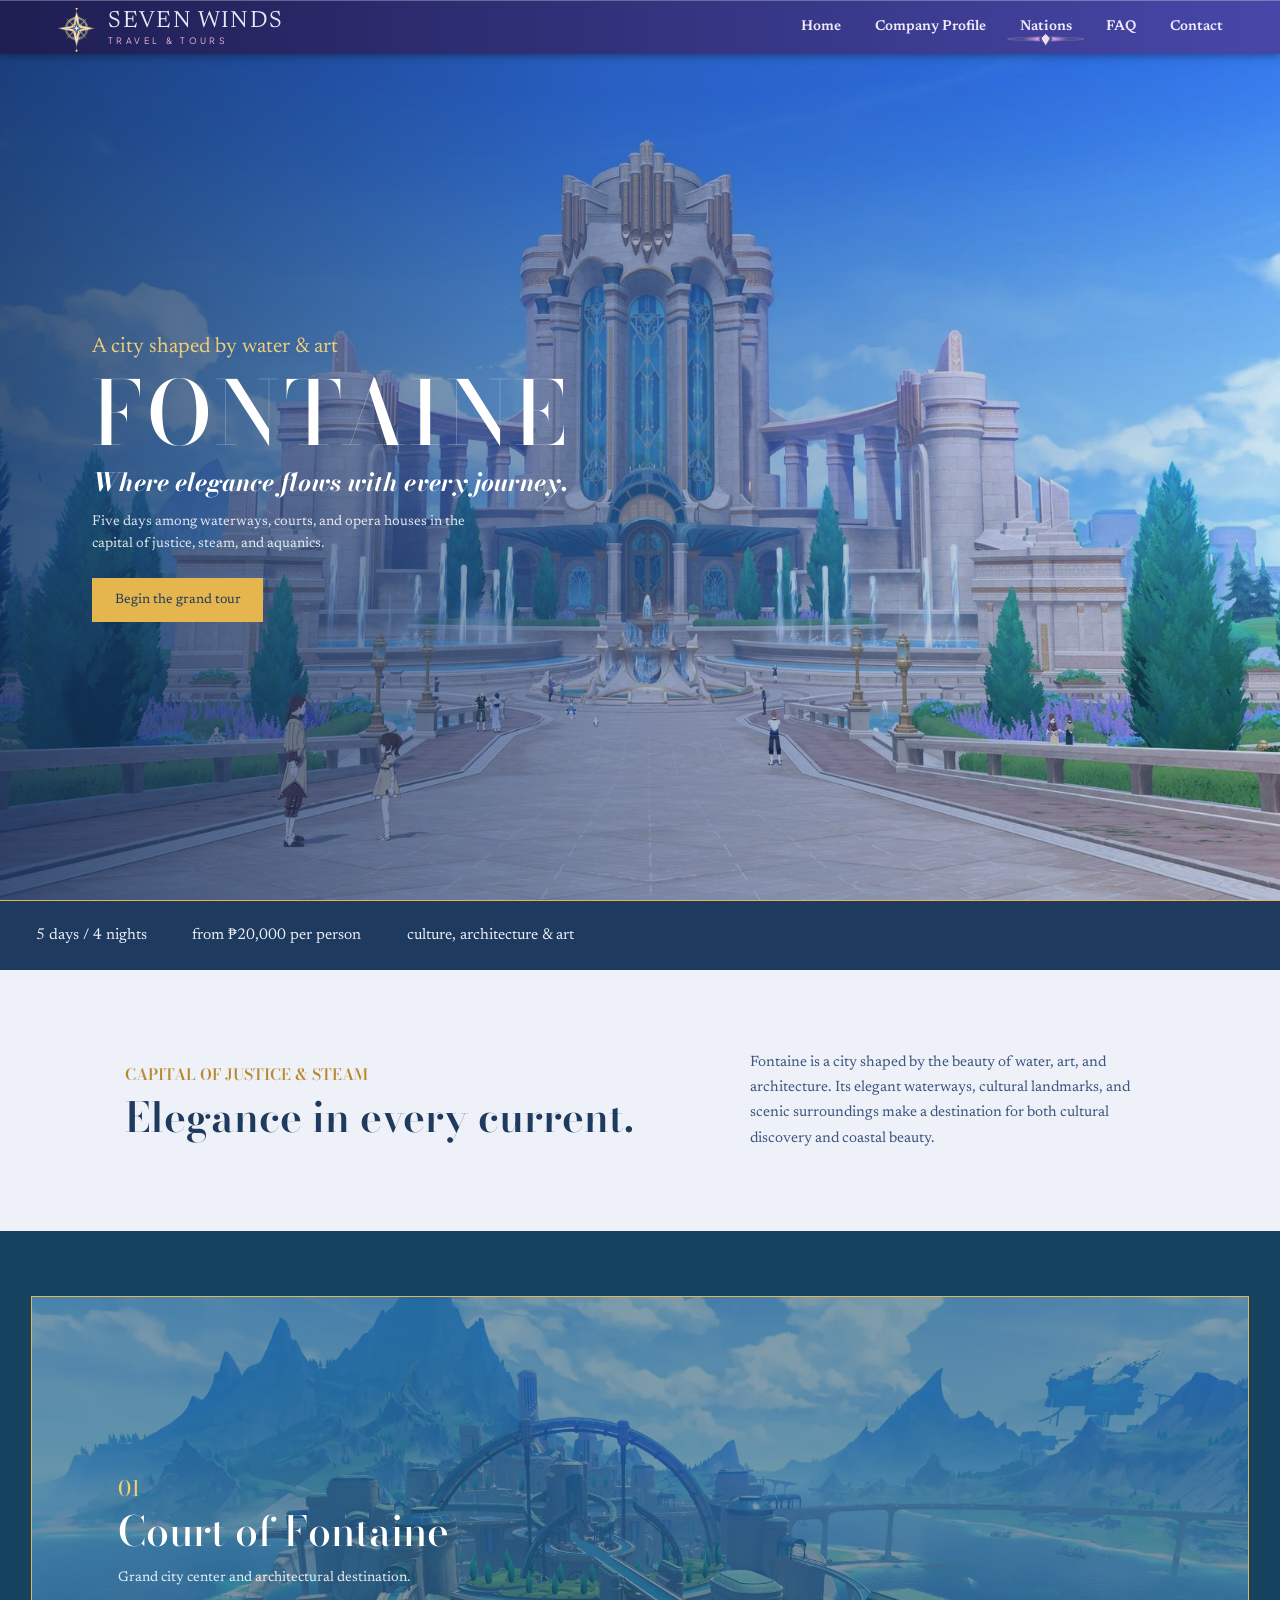
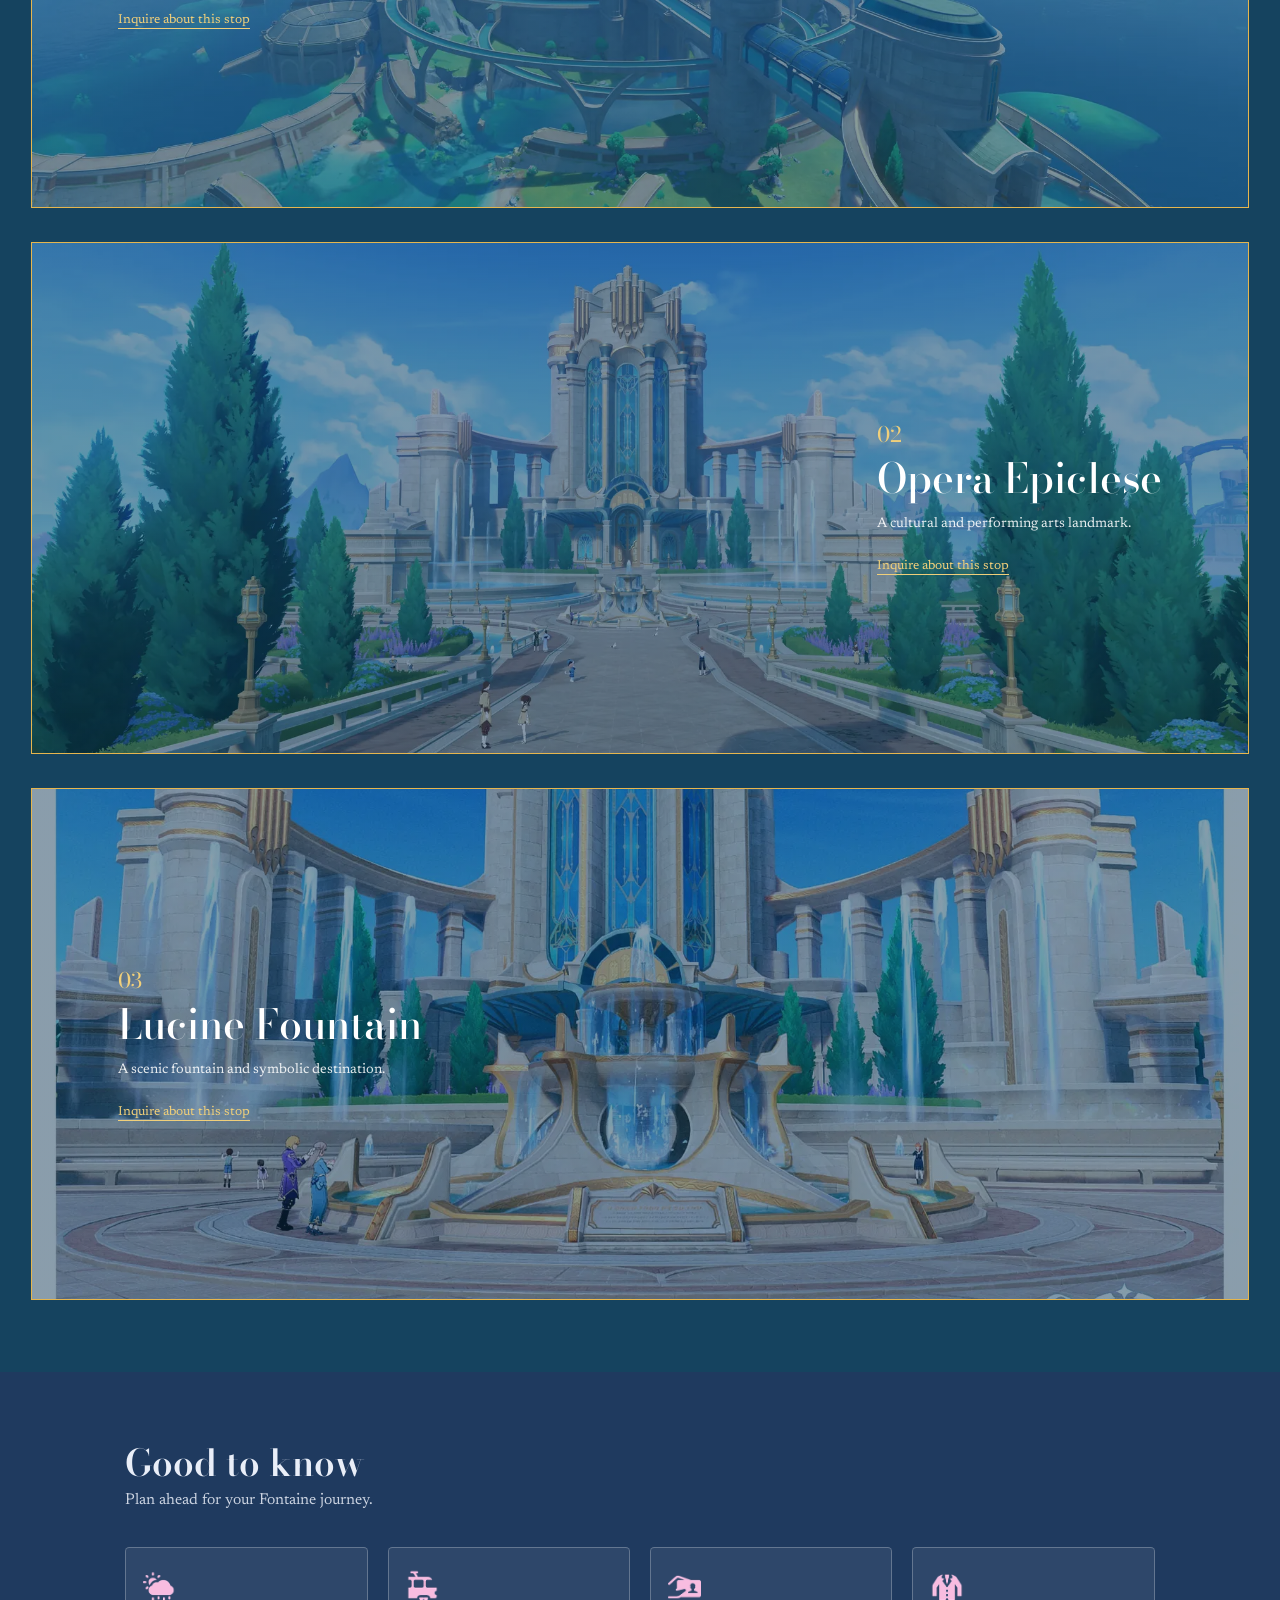
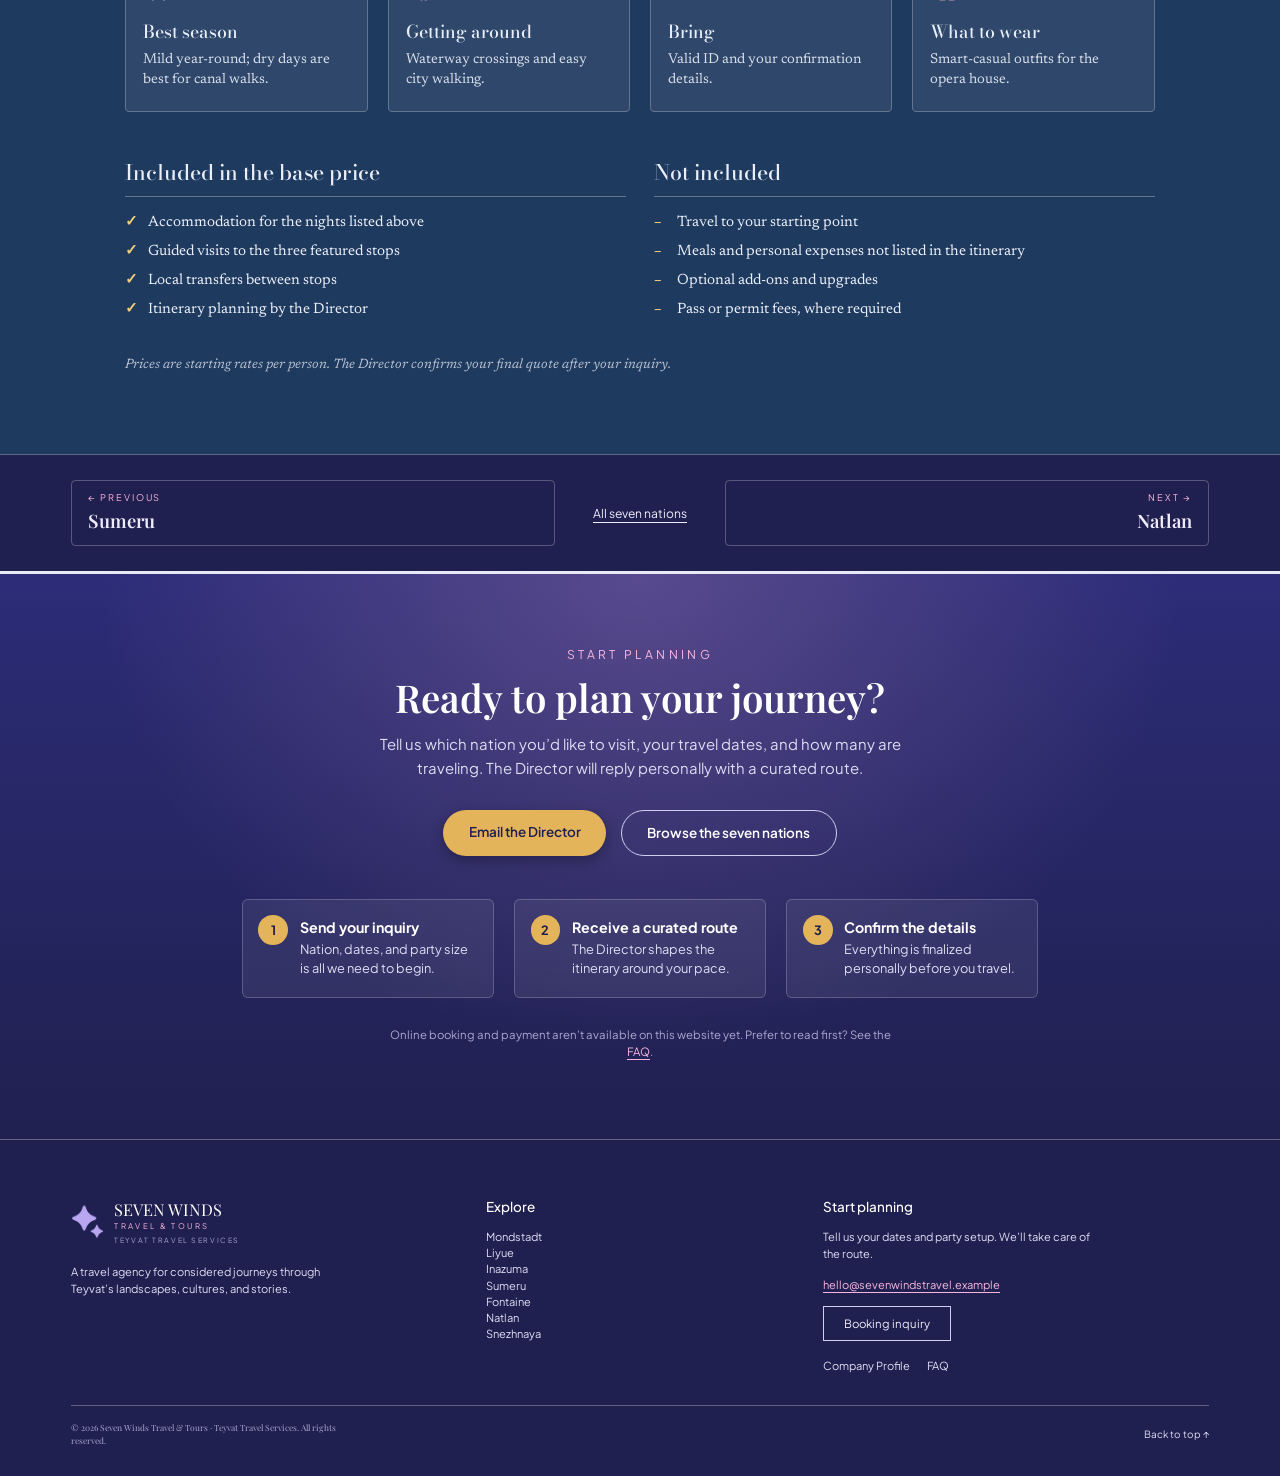
==== nations/fontaine.html @ 96b250f9 "Initial Commit" ====
<!DOCTYPE html>
<html lang="en">
<head>
  <meta charset="utf-8">
  <meta name="viewport" content="width=device-width, initial-scale=1">
  <title>Fontaine — Seven Winds Travel &amp; Tours | Teyvat Travel Services</title>
  <meta name="description" content="Five days among waterways, courts, and opera houses in the capital of justice, steam, and aquanics.">
  <link rel="icon" href="../assets/icons/logo.png">
  <link rel="preconnect" href="https://fonts.googleapis.com">
  <link rel="preconnect" href="https://fonts.gstatic.com" crossorigin>
  <link rel="stylesheet" href="https://fonts.googleapis.com/css2?family=Alegreya:ital,wght@0,400..800;1,400..800&family=Bodoni+Moda:wght@400..700&family=DM+Serif+Display&family=Newsreader:ital,opsz,wght@0,6..72,400..700;1,6..72,400..700&family=Playfair+Display+SC:wght@400;700&family=Playfair+Display:ital,wght@0,400..900;1,400..700&family=Plus+Jakarta+Sans:wght@400;500;600&display=swap">
  <link rel="stylesheet" href="../css/styles.css">
  <link rel="stylesheet" href="../css/nation-stops.css">
  <link rel="stylesheet" href="../css/themes/fontaine.css">
  <link rel="stylesheet" href="../css/extras.css">
  <meta name="theme-color" content="#202050">
</head>
<body class="stops fontaine">

<a class="skip-link" href="#main">Skip to content</a>
<header class="site-header">
  <a class="brand" href="../index.html"><img src="../assets/icons/logo.png" alt=""><span class="brand-text"><span class="brand-name">Seven Winds</span><span class="brand-sub">Travel &amp; Tours</span><span class="brand-tag">Teyvat Travel Services</span></span></a>
  <nav class="nav" aria-label="Main">
    <a href="../index.html">Home</a>
    <a href="../index.html#about">Company Profile</a>
    <div class="has-menu"><a href="../index.html#nations" aria-current="page">Nations</a><ul class="menu"><li><a href="mondstadt.html">Mondstadt</a></li><li><a href="liyue.html">Liyue</a></li><li><a href="inazuma.html">Inazuma</a></li><li><a href="sumeru.html">Sumeru</a></li><li><a href="fontaine.html" aria-current="page">Fontaine</a></li><li><a href="natlan.html">Natlan</a></li><li><a href="snezhnaya.html">Snezhnaya</a></li></ul></div>
    <a href="../index.html#faq">FAQ</a>
    <a href="#contact">Contact</a>
  </nav>
</header>

<main id="main">
  <section class="st-hero">
    <div class="copy">
      <p class="st-eyebrow">A city shaped by water &amp; art</p>
      <h1>Fontaine</h1>
      <p class="st-tag">Where elegance flows with every journey.</p>
      <p class="st-desc">Five days among waterways, courts, and opera houses in the capital of justice, steam, and aquanics.</p>
      <a class="st-btn" href="mailto:hello@sevenwindstravel.example?subject=Inquiry%3A%20Fontaine%20tour%20package&amp;body=Hello%20Seven%20Winds%20Travel%20%26%20Tours%2C%0A%0AI%27d%20like%20to%20inquire%20about%20the%20Fontaine%20package%20%285%20days%20/%204%20nights%29.%0A%0APreferred%20travel%20dates%3A%0ANumber%20of%20travelers%3A%0AQuestions%3A%0A">Begin the grand tour</a>
    </div>
  </section>

  <div class="st-stats"><span>5 days / 4 nights</span><span>from ₱20,000 per person</span><span>culture, architecture &amp; art</span></div>

  <section class="st-intro">
    <div><p class="eyebrow">Capital of justice &amp; steam</p><h2>Elegance in every current.</h2></div>
    <p>Fontaine is a city shaped by the beauty of water, art, and architecture. Its elegant waterways, cultural landmarks, and scenic surroundings make a destination for both cultural discovery and coastal beauty.</p>
  </section>

  <section class="st-stops">
    <article class="stop" style="--img:url(../assets/img/fontaine/court-of-fontaine.webp)">
      <div class="copy"><span class="n">01</span><h3>Court of Fontaine</h3><p>Grand city center and architectural destination.</p><a href="mailto:hello@sevenwindstravel.example?subject=Inquiry%3A%20Fontaine%20%E2%80%94%20Court%20of%20Fontaine&amp;body=Hello%20Seven%20Winds%20Travel%20%26%20Tours%2C%0A%0AI%27m%20interested%20in%20Court%20of%20Fontaine%20as%20part%20of%20the%20Fontaine%20package.%0A%0APreferred%20travel%20dates%3A%0ANumber%20of%20travelers%3A%0AQuestions%3A%0A">Inquire about this stop</a></div>
    </article>
    <article class="stop right" style="--img:url(../assets/img/fontaine/opera-epiclese.webp)">
      <div class="copy"><span class="n">02</span><h3>Opera Epiclese</h3><p>A cultural and performing arts landmark.</p><a href="mailto:hello@sevenwindstravel.example?subject=Inquiry%3A%20Fontaine%20%E2%80%94%20Opera%20Epiclese&amp;body=Hello%20Seven%20Winds%20Travel%20%26%20Tours%2C%0A%0AI%27m%20interested%20in%20Opera%20Epiclese%20as%20part%20of%20the%20Fontaine%20package.%0A%0APreferred%20travel%20dates%3A%0ANumber%20of%20travelers%3A%0AQuestions%3A%0A">Inquire about this stop</a></div>
    </article>
    <article class="stop" style="--img:url(../assets/img/fontaine/lucine-fountain.webp)">
      <div class="copy"><span class="n">03</span><h3>Lucine Fountain</h3><p>A scenic fountain and symbolic destination.</p><a href="mailto:hello@sevenwindstravel.example?subject=Inquiry%3A%20Fontaine%20%E2%80%94%20Lucine%20Fountain&amp;body=Hello%20Seven%20Winds%20Travel%20%26%20Tours%2C%0A%0AI%27m%20interested%20in%20Lucine%20Fountain%20as%20part%20of%20the%20Fontaine%20package.%0A%0APreferred%20travel%20dates%3A%0ANumber%20of%20travelers%3A%0AQuestions%3A%0A">Inquire about this stop</a></div>
    </article>
  </section>

  <section class="st-info">
    <h2>Good to know</h2>
    <p class="st-sub">Plan ahead for your Fontaine journey.</p>
    <ul class="st-tips">
      <li><img src="../assets/icons/season.png" alt=""><h3>Best season</h3><p>Mild year-round; dry days are best for canal walks.</p></li>
      <li><img src="../assets/icons/transport.png" alt=""><h3>Getting around</h3><p>Waterway crossings and easy city walking.</p></li>
      <li><img src="../assets/icons/bring.png" alt=""><h3>Bring</h3><p>Valid ID and your confirmation details.</p></li>
      <li><img src="../assets/icons/attire.png" alt=""><h3>What to wear</h3><p>Smart-casual outfits for the opera house.</p></li>
    </ul>
    <div class="st-incl">
      <div>
        <h3>Included in the base price</h3>
        <ul>
          <li>Accommodation for the nights listed above</li>
          <li>Guided visits to the three featured stops</li>
          <li>Local transfers between stops</li>
          <li>Itinerary planning by the Director</li>
        </ul>
      </div>
      <div class="no">
        <h3>Not included</h3>
        <ul>
          <li>Travel to your starting point</li>
          <li>Meals and personal expenses not listed in the itinerary</li>
          <li>Optional add-ons and upgrades</li>
          <li>Pass or permit fees, where required</li>
        </ul>
      </div>
    </div>
    <p class="st-fine">Prices are starting rates per person. The Director confirms your final quote after your inquiry.</p>
  </section>

  <nav class="st-more" aria-label="More nations">
    <a class="prev" href="sumeru.html"><small>← Previous</small><strong>Sumeru</strong></a>
    <a class="all" href="../index.html#nations">All seven nations</a>
    <a class="next" href="natlan.html"><small>Next →</small><strong>Natlan</strong></a>
  </nav>
</main>

<section class="cta-band" id="contact">
    <p class="cta-kicker">Start planning</p>
    <h2>Ready to plan your journey?</h2>
    <p class="cta-lead">Tell us which nation you’d like to visit, your travel dates, and how many are traveling. The Director will reply personally with a curated route.</p>
    <div class="cta-actions">
      <a class="btn-gold" href="mailto:hello@sevenwindstravel.example?subject=Travel%20inquiry%20%E2%80%94%20Seven%20Winds%20Travel%20%26%20Tours&amp;body=Hello%20Seven%20Winds%20Travel%20%26%20Tours%2C%0A%0AI%27d%20like%20to%20plan%20a%20trip.%0A%0ANation%28s%29%20of%20interest%3A%0APreferred%20travel%20dates%3A%0ANumber%20of%20travelers%3A%0AQuestions%3A%0A">Email the Director</a>
      <a class="btn-ghost" href="../index.html#nations">Browse the seven nations</a>
    </div>
    <ol class="cta-steps">
      <li><b>Send your inquiry</b>Nation, dates, and party size is all we need to begin.</li>
      <li><b>Receive a curated route</b>The Director shapes the itinerary around your pace.</li>
      <li><b>Confirm the details</b>Everything is finalized personally before you travel.</li>
    </ol>
    <p class="cta-note">Online booking and payment aren’t available on this website yet. Prefer to read first? See the <a href="../index.html#faq">FAQ</a>.</p>
  </section>

<footer class="site-footer">
  <div class="foot-grid">
    <div>
      <div class="foot-brand"><img src="../assets/icons/sparkle-lavender.png" alt=""><span>Seven Winds<span class="brand-sub">Travel &amp; Tours</span><span class="brand-tag">Teyvat Travel Services</span></span></div>
      <p>A travel agency for considered journeys through Teyvat’s landscapes, cultures, and stories.</p>
    </div>
    <div><h4>Explore</h4><ul><li><a href="mondstadt.html">Mondstadt</a></li><li><a href="liyue.html">Liyue</a></li><li><a href="inazuma.html">Inazuma</a></li><li><a href="sumeru.html">Sumeru</a></li><li><a href="fontaine.html">Fontaine</a></li><li><a href="natlan.html">Natlan</a></li><li><a href="snezhnaya.html">Snezhnaya</a></li></ul></div>
    <div>
      <h4>Start planning</h4>
      <p>Tell us your dates and party setup. We’ll take care of the route.</p>
      <a class="foot-mail" href="mailto:hello@sevenwindstravel.example">hello@sevenwindstravel.example</a><br>
      <a class="btn-outline" href="#contact">Booking inquiry</a>
      <div class="foot-links"><a href="../index.html#about">Company Profile</a><a href="../index.html#faq">FAQ</a></div>
    </div>
  </div>
  <div class="foot-bottom"><p class="foot-note">© 2026 Seven Winds Travel &amp; Tours · Teyvat Travel Services. All rights reserved.</p><a href="#">Back to top ↑</a></div>
</footer>

</body>
</html>
---- css/styles.css ----
/* Seven Winds Travel & Tours — shared base. Designed at 1440px; 1rem = 16px at that width and scales with the viewport. */
:root{--nav-h:3.8rem;--navy:#202050;--ink:#2d3a66;--pink:#f7b6dd;--gold:#e4b45a}
*{box-sizing:border-box;margin:0;padding:0}
html{font-size:min(calc(100vw / 90),calc(100vh / 56));scroll-behavior:smooth;scroll-padding-top:4rem}
body{font-family:'Playfair Display',Georgia,serif;color:#fff;background:var(--navy);line-height:1.5;-webkit-font-smoothing:antialiased}
img{display:block;max-width:100%}
a{color:inherit;text-decoration:none}
ul{list-style:none}
:focus-visible{outline:2px solid var(--gold);outline-offset:3px}

/* header */
.site-header{position:sticky;top:0;z-index:50;height:var(--nav-h);display:flex;align-items:center;justify-content:space-between;padding:0 4rem;background:linear-gradient(90deg,#1e1e52,#4747a9);border-top:1px solid rgba(255,255,255,.28);box-shadow:0 2px 8px rgba(0,0,0,.35)}
.brand{display:flex;align-items:center;gap:.9rem;font-size:1.65rem;letter-spacing:.03em;text-transform:uppercase;color:#e9e6f5}
.brand img{height:3.1rem;width:auto;margin-top:.3rem}
.nav{display:flex;align-items:center;gap:2.4rem;font-weight:600;font-size:1rem;color:#eee9fb}
.nav a{position:relative;padding:.2rem 0;transition:color .25s}
.nav>a:hover,.nav .has-menu>a:hover{color:#f7b6dd}
/* Nations dropdown — CSS only (hover, or keyboard focus) */
.nav .has-menu{position:relative;padding:1.6rem 0;margin:-1.6rem 0}
.nav .menu{position:absolute;top:calc(100% - 5.5px);left:50%;min-width:11.5rem;transform:translate(-50%,-.4rem);opacity:0;visibility:hidden;transition:opacity .2s,transform .2s,visibility .2s;
  background:linear-gradient(#2a2a72,#3a3a98);border:1px solid rgba(255,255,255,.28);box-shadow:0 .5rem 1.2rem rgba(10,10,50,.45);padding:.3rem 0;text-align:center;z-index:60}
.nav .has-menu:hover .menu,.nav .has-menu:has(:focus-visible) .menu{opacity:1;visibility:visible;transform:translate(-50%,0)}
.nav .menu li+li{border-top:1px solid rgba(255,255,255,.14)}
.nav .menu a{display:block;padding:.55rem 1.2rem;font-size:1rem;color:#f4e9fb}
.nav .menu a:hover,.nav .menu a[aria-current]{background:rgba(255,255,255,.14);color:#fff}
.nav>a::after,.nav .has-menu>a::after{content:"";position:absolute;left:50%;bottom:-.7rem;width:5.4rem;height:1rem;transform:translateX(-50%);background:url(../assets/icons/nav-hover.png) center/contain no-repeat;opacity:0;transition:opacity .25s}
.nav>a[aria-current]::after,.nav .has-menu>a[aria-current]::after{opacity:1}
/* Home page, no JavaScript: the underline follows whichever section the clicked link targets (:target) */
body:has(#about:target,#director:target,#mission:target,#nations:target,#contact:target) .nav>a[href="#top"]::after{opacity:0}
body:has(#about:target,#director:target,#mission:target) .nav>a[href="#about"]::after{opacity:1}
body:has(#nations:target) .nav .has-menu>a[href="#nations"]::after,
body:has(#contact:target) .nav>a[href="#contact"]::after{opacity:1}

/* shared bits */
.star-title{display:flex;align-items:center;gap:.8rem}
.star-title img{width:2rem;height:2rem}
.btn-outline{display:inline-block;padding:.55rem 1.4rem;border:1px solid #cfcdf0;color:#eeecfb;font-family:'Plus Jakarta Sans',sans-serif;font-size:.8rem}

/* footer */
.site-footer{background:var(--navy);border-top:1px solid rgba(255,255,255,.3);padding:4rem 5rem 2rem;font-family:'Plus Jakarta Sans',sans-serif;font-size:.78rem;color:#dedcf3}
.foot-grid{display:grid;grid-template-columns:1.25fr 1fr 1.25fr;gap:2rem}
.foot-brand{display:flex;align-items:center;gap:.7rem;margin-bottom:1.2rem;font-family:'Playfair Display',serif;font-size:1.15rem;text-transform:uppercase;color:#fff}
.foot-brand img{height:3.1rem;width:auto}
.site-footer h4{font-family:'Plus Jakarta Sans',sans-serif;font-weight:500;font-size:.95rem;color:#fff;margin-bottom:.8rem}
.site-footer li{line-height:1.45}
.site-footer p{max-width:20rem;margin-bottom:1rem}
.foot-note{margin-top:2.2rem;padding-top:1.1rem;border-top:1px solid rgba(255,255,255,.28);font-family:'Playfair Display',serif;font-size:.6rem;color:#a9a7cf}

/* mobile */
@media (max-width:800px){
  html{font-size:15px}
  .site-header{padding:0 1rem;height:4rem}
  .brand{font-size:1rem}.brand img{height:2.6rem}
  .nav{gap:1rem;font-size:.8rem}
  .nav>a::after,.nav .has-menu>a::after{width:3.4rem}
  .nav .menu{left:auto;right:-.5rem;min-width:9.5rem;transform:translateY(-.4rem)}
  .nav .has-menu:hover .menu,.nav .has-menu:has(:focus-visible) .menu{transform:none}
  .foot-grid{grid-template-columns:1fr}
  .site-footer{padding:2.5rem 1.5rem 1.5rem}
}
---- css/nation-stops.css ----
/* Shared by Mondstadt, Liyue, Sumeru — each theme sets the --st-* variables */
body.stops{background:var(--st-page);font-family:var(--st-body)}

/* hero */
.st-hero{position:relative;min-height:calc(100vh - var(--nav-h));display:flex;align-items:center;padding:4rem 6.5rem;overflow:hidden;}
.st-hero .copy{position:relative;max-width:46rem}
.st-eyebrow{font-family:var(--st-body);font-size:1.4rem;color:var(--st-eyebrow-hero)}
.st-hero h1{font-family:var(--st-display);font-weight:var(--st-h1-weight,400);font-size:6.6rem;line-height:1.05;letter-spacing:var(--st-h1-track,.02em);text-transform:uppercase;color:var(--st-h1)}
.st-tag{font-family:var(--st-display);font-style:italic;font-weight:var(--st-tag-weight,700);font-size:1.75rem;line-height:1.3;color:#fff;margin:.4rem 0 1rem}
.st-desc{font-family:var(--st-body);font-size:.98rem;line-height:1.55;color:rgba(255,255,255,.85);max-width:27rem;margin-bottom:1.6rem}
.st-btn{display:inline-block;padding:.75rem 1.5rem;font-family:var(--st-body);font-size:.95rem;background:var(--st-btn-bg);color:var(--st-btn-fg);border:1px solid var(--st-btn-border,transparent)}
.st-btn:hover{filter:brightness(1.08)}

/* quick facts bar */
.st-stats{display:flex;gap:3.2rem;padding:1.6rem 2.5rem;font-family:var(--st-body);font-size:1.1rem;background:var(--st-stats-bg);color:var(--st-stats-fg);border-top:1px solid var(--st-stats-edge,transparent)}

/* intro */
.st-intro{display:grid;grid-template-columns:1.4fr 1fr;gap:4rem;align-items:center;padding:5.6rem 8.8rem;background:var(--st-intro-bg)}
.st-intro .eyebrow{font-family:var(--st-eyebrow-font,var(--st-display));font-weight:600;font-size:1.25rem;text-transform:uppercase;color:var(--st-intro-eyebrow);margin-bottom:.5rem}
.st-intro h2{font-family:var(--st-display);font-weight:var(--st-h2-weight,700);font-size:2.9rem;line-height:1.1;color:var(--st-intro-h2)}
@media (min-width:801px){.st-intro h2{white-space:nowrap}}
.st-intro p{font-family:var(--st-body);font-size:1.05rem;line-height:1.7;color:var(--st-intro-p);max-width:30rem}

/* stops */
.st-stops{padding:4.6rem 2.2rem 5rem;display:grid;gap:2.4rem;background:var(--st-stops-bg)}
.st-stops .lead{display:grid;grid-template-columns:1.2fr 1fr;gap:4rem;padding:0 6rem;margin-bottom:1.5rem;color:var(--st-lead-fg,#fff);align-items:center}
.st-stops .lead[hidden]{display:none}
.stop{position:relative;min-height:36rem;display:flex;align-items:center;padding:0 6rem;border:1px solid var(--st-frame);overflow:hidden;background:var(--st-stop-overlay),var(--img) center/cover no-repeat}
.stop.right{justify-content:flex-end}
.stop .copy{max-width:25rem}
.stop .n{display:block;font-family:var(--st-display);font-size:1.5rem;color:var(--st-num);margin-bottom:.3rem}
.stop h3{font-family:var(--st-display);font-weight:var(--st-h3-weight,400);font-size:2.9rem;line-height:1.1;color:#fff;margin-bottom:.9rem}
.stop p{font-family:var(--st-body);font-size:.98rem;line-height:1.5;color:rgba(255,255,255,.88);margin-bottom:1.5rem}
.stop a{font-family:var(--st-body);font-size:.9rem;color:var(--st-link);border-bottom:1px solid var(--st-link);padding-bottom:.15rem}

@media (max-width:800px){
  .st-hero{padding:2.5rem 1.4rem}.st-hero h1{font-size:3.2rem}.st-tag{font-size:1.3rem}
  .st-stats{flex-direction:column;gap:.6rem;padding:1.2rem 1.4rem;font-size:.95rem}
  .st-intro{grid-template-columns:1fr;gap:1.4rem;padding:2.6rem 1.4rem}.st-intro h2{font-size:2rem}
  .st-stops{padding:2rem .8rem}.stop{min-height:26rem;padding:0 1.4rem}.stop h3{font-size:1.9rem}
}
---- css/themes/fontaine.css ----
/* Fontaine — pale sky, gilt and deep water */
body.stops{
  --st-page:#15435f;--st-display:'Bodoni Moda','Playfair Display',Georgia,serif;--st-body:'Newsreader',Georgia,serif;
  --st-hero-overlay:linear-gradient(90deg,rgba(18,44,88,.78) 0%,rgba(30,64,120,.42) 48%,rgba(30,64,120,.1) 100%);
  --st-eyebrow-hero:#f0cf7a;--st-h1:#fff;--st-btn-bg:#e6b64e;--st-btn-fg:#1f3a5f;
  --st-stats-bg:#1f3a5f;--st-stats-fg:#e9eef8;--st-stats-edge:#e6b64e;
  --st-intro-bg:#eef1f8;--st-intro-eyebrow:#b8892e;--st-intro-h2:#1f3a5f;--st-intro-p:#3d5580;--st-eyebrow-font:'Bodoni Moda',serif;
  --st-stops-bg:#15435f;--st-frame:#e6b64e;--st-stop-overlay:linear-gradient(rgba(10,50,80,.48),rgba(10,50,80,.48));
  --st-num:#f0cf7a;--st-link:#f0cf7a;--st-h1-weight:500;--st-h2-weight:600;--st-h3-weight:500;
}
.st-hero{background:var(--st-hero-overlay),url(../../assets/img/fontaine/hero.jpg) center/cover no-repeat}
.st-hero h1{font-size:6.2rem;letter-spacing:.04em}
.st-eyebrow{font-size:1.5rem;margin-bottom:.2rem}
.st-intro .eyebrow{font-size:1.1rem}
---- css/extras.css ----
/* Seven Winds Travel & Tours — shared additions (loaded on every page after styles.css) */

/* ---------- accessibility ---------- */
.skip-link{position:absolute;left:1rem;top:-6rem;z-index:100;padding:.6rem 1.1rem;background:var(--gold);color:var(--navy);font-family:'Plus Jakarta Sans',sans-serif;font-weight:600;font-size:.9rem;transition:top .2s}
.skip-link:focus{top:.6rem}
@media (prefers-reduced-motion:reduce){
  html{scroll-behavior:auto}
  *,*::before,*::after{transition-duration:.01ms!important;animation-duration:.01ms!important}
}

/* ---------- brand lockup: SEVEN WINDS over Travel & Tours ---------- */
.brand{line-height:1.05}
.brand .brand-text{display:flex;flex-direction:column}
.brand .brand-name{font-size:1.65rem;letter-spacing:.06em}
.brand .brand-sub{font-family:'Plus Jakarta Sans',sans-serif;font-size:.62rem;letter-spacing:.38em;color:var(--pink);margin-top:.15rem}
.brand .brand-tag{font-family:'Plus Jakarta Sans',sans-serif;font-size:.55rem;letter-spacing:.22em;text-transform:uppercase;color:#cfcdf0;opacity:.8;margin-top:.2rem}
.site-header .brand .brand-tag{display:none}
.foot-brand .brand-tag{display:block;font-family:'Plus Jakarta Sans',sans-serif;font-size:.5rem;letter-spacing:.22em;color:#a9a7cf;margin-top:.2rem}
.hero-eyebrow{position:relative;z-index:1;font-family:'Plus Jakarta Sans',sans-serif;font-size:1.05rem;letter-spacing:.45em;padding-left:.45em;text-transform:uppercase;color:#fdf1b8;text-shadow:0 1px 4px rgba(20,20,70,.6)}
.foot-brand .brand-sub{font-family:'Plus Jakarta Sans',sans-serif;font-size:.55rem;letter-spacing:.3em;color:var(--pink);display:block}

/* ---------- contact / call-to-action band (id="contact", on every page) ---------- */
.cta-band{position:relative;padding:5rem 6rem 5.5rem;text-align:center;font-family:'Plus Jakarta Sans',sans-serif;color:#fff;overflow:hidden;
  background:radial-gradient(ellipse at 50% 0,rgba(247,182,221,.22),transparent 60%),linear-gradient(#2c2c78,#202050);border-top:.25rem solid #e8e8f6}
.cta-band .cta-kicker{font-size:.85rem;letter-spacing:.28em;text-transform:uppercase;color:var(--pink);margin-bottom:.8rem}
.cta-band h2{font-family:'Playfair Display',Georgia,serif;font-weight:600;font-size:2.7rem;line-height:1.15;margin-bottom:1rem}
.cta-band .cta-lead{max-width:38rem;margin:0 auto 2rem;font-size:1.05rem;line-height:1.6;color:#dedcf3}
.cta-actions{display:flex;flex-wrap:wrap;gap:1rem;justify-content:center;margin-bottom:3rem}
.btn-gold,.btn-ghost{display:inline-block;padding:.85rem 1.8rem;border-radius:2rem;font-weight:600;font-size:.95rem;transition:transform .2s,filter .2s,background .2s}
.btn-gold{background:var(--gold);color:var(--navy);box-shadow:0 .3rem .9rem rgba(0,0,0,.3)}
.btn-gold:hover{filter:brightness(1.08);transform:translateY(-.1rem)}
.btn-ghost{border:1px solid #cfcdf0;color:#fff}
.btn-ghost:hover{background:rgba(255,255,255,.12)}
.cta-steps{list-style:none;display:grid;grid-template-columns:repeat(3,1fr);gap:1.4rem;max-width:56rem;margin:0 auto 2rem;text-align:left;counter-reset:step}
.cta-steps li{counter-increment:step;position:relative;padding:1.2rem 1.3rem 1.3rem 4rem;background:rgba(255,255,255,.07);border:1px solid rgba(255,255,255,.2);border-radius:.4rem;font-size:.9rem;line-height:1.5;color:#dedcf3}
.cta-steps li::before{content:counter(step);position:absolute;left:1.1rem;top:1.1rem;width:2.1rem;height:2.1rem;border-radius:50%;display:grid;place-items:center;background:var(--gold);color:var(--navy);font-weight:700}
.cta-steps b{display:block;color:#fff;font-size:1rem;margin-bottom:.15rem}
.cta-note{font-size:.8rem;color:#a9a7cf;max-width:36rem;margin:0 auto}
.cta-note a{color:var(--pink);border-bottom:1px solid currentColor}

/* ---------- footer additions ---------- */
.site-footer .foot-links{display:flex;flex-wrap:wrap;gap:.4rem 1.2rem;margin-top:1.1rem}
.site-footer .btn-outline{margin-top:.5rem}
.site-footer .foot-links a,.site-footer li a{border-bottom:1px solid transparent}
.site-footer .foot-links a:hover,.site-footer li a:hover{border-bottom-color:currentColor}
.site-footer .foot-mail{display:inline-block;color:var(--pink);border-bottom:1px solid currentColor;margin-bottom:.4rem}
.foot-bottom{display:flex;justify-content:space-between;align-items:center;margin-top:2.2rem;padding-top:1.1rem;border-top:1px solid rgba(255,255,255,.28);font-family:'Playfair Display',serif;font-size:.6rem;color:#a9a7cf}
.foot-bottom .foot-note{margin:0;padding:0;border:0}
.foot-bottom a{font-family:'Plus Jakarta Sans',sans-serif;font-size:.7rem;color:#dedcf3}

/* ---------- nation pages: "Good to know" + included / not included ---------- */
.st-info{padding:5rem 8.8rem 5.5rem;background:var(--st-stats-bg);color:var(--st-stats-fg);font-family:var(--st-body)}
.st-info h2{font-family:var(--st-display);font-weight:var(--st-h2-weight,700);font-size:2.6rem;line-height:1.1;margin-bottom:.4rem}
.st-info .st-sub{font-size:1.1rem;opacity:.85;margin-bottom:2.4rem}
.st-tips{display:grid;grid-template-columns:repeat(4,1fr);gap:1.4rem;margin-bottom:3.2rem}
.st-tips li{padding:1.4rem 1.2rem;border:1px solid rgba(255,255,255,.25);background:rgba(255,255,255,.07);border-radius:.3rem}
.st-tips img{height:2.8rem;width:auto;margin-bottom:.8rem}
.st-tips h3{font-family:var(--st-display);font-weight:var(--st-h3-weight,400);font-size:1.25rem;margin-bottom:.3rem}
.st-tips p{font-size:1rem;line-height:1.45;opacity:.9}
.st-incl{display:grid;grid-template-columns:1fr 1fr;gap:2rem}
.st-incl h3{font-family:var(--st-display);font-weight:var(--st-h3-weight,400);font-size:1.5rem;margin-bottom:.8rem;padding-bottom:.5rem;border-bottom:1px solid rgba(255,255,255,.3)}
.st-incl li{position:relative;padding:.25rem 0 .25rem 1.6rem;font-size:1.05rem;line-height:1.45}
.st-incl li::before{content:"✓";position:absolute;left:0;top:.25rem;color:var(--st-num,#f0c08e);font-weight:700}
.st-incl .no li::before{content:"–"}
.st-fine{margin-top:2.2rem;font-size:.95rem;opacity:.75;font-style:italic}

/* ---------- nation pages: previous / next nation ---------- */
.st-more{display:grid;grid-template-columns:1fr auto 1fr;align-items:center;gap:1.5rem;padding:1.8rem 5rem;background:#202050;border-top:1px solid rgba(255,255,255,.3);font-family:'Plus Jakarta Sans',sans-serif;color:#eeecfb}
.st-more a{display:flex;flex-direction:column;gap:.15rem;padding:.7rem 1.1rem;border:1px solid rgba(255,255,255,.25);border-radius:.3rem;transition:background .2s}
.st-more a:hover{background:rgba(255,255,255,.1)}
.st-more small{font-size:.65rem;letter-spacing:.2em;text-transform:uppercase;color:var(--pink)}
.st-more strong{font-family:'Playfair Display',serif;font-size:1.3rem;font-weight:600}
.st-more .next{text-align:right;align-items:flex-end}
.st-more .all{text-align:center;align-items:center;border-color:transparent;font-size:.85rem;text-decoration:underline;text-underline-offset:.3rem}

/* ---------- company profile page ---------- */
.profile-hero{position:relative;padding:5.5rem 5rem 4rem;overflow:hidden;color:#4e5f86;background:linear-gradient(#e6d9c3 0,#f6ecda 30%,#e6e2dc 100%)}
.profile-hero::before{content:"";position:absolute;inset:0;background:url(../assets/img/home/clouds.webp) center top/100% auto no-repeat,url(../assets/img/home/map.webp) 105% 3rem/46% auto no-repeat;opacity:.85;pointer-events:none}
.profile-hero .about-copy{margin-left:1.5rem}
.profile-hero .about-copy h1,.profile-hero .about-copy h2{font-size:3rem;text-transform:uppercase;color:#4c5f88;margin-bottom:1.6rem;margin-left:-3.2rem;line-height:1.1}
.profile-hero .about-copy h1 img,.profile-hero .about-copy h2 img{width:2.7rem;height:2.7rem}
.profile-stats{position:relative;display:grid;grid-template-columns:repeat(4,1fr);max-width:62rem;margin:3.2rem 0 0 1.5rem;background:rgba(255,255,255,.55);border:1px solid rgba(74,111,192,.35);backdrop-filter:blur(4px)}
.profile-stats li{padding:1.3rem 1rem;text-align:center;border-left:1px solid rgba(74,111,192,.25)}
.profile-stats li:first-child{border-left:0}
.profile-stats b{display:block;font-size:2rem;color:#2a4a86;line-height:1.1}
.profile-stats span{font-family:'Plus Jakarta Sans',sans-serif;font-size:.8rem;color:#586a94}
.profile-owner{position:relative;overflow:hidden;padding:5rem 5rem 5.5rem;color:#4e5f86;background:linear-gradient(#dcdcdc,#d2d8e6)}
.owner-grid{display:grid;grid-template-columns:22rem 1fr;gap:4rem;align-items:center;max-width:70rem;margin:0 auto}
.owner-grid .portrait{width:100%;-webkit-mask-image:radial-gradient(ellipse 62% 58% at 50% 46%,#000 55%,transparent 100%);mask-image:radial-gradient(ellipse 62% 58% at 50% 46%,#000 55%,transparent 100%)}
.owner-grid .kicker{font-weight:700;font-size:1.3rem;color:#4b5b83}
.owner-grid h2{font-size:2.5rem;text-transform:uppercase;color:#4c5f88;margin:.2rem 0 1.2rem}
.owner-grid h2 img{width:2.4rem;height:2.4rem}
.owner-grid p{font-size:1.15rem;line-height:1.55;margin-bottom:1.2rem;color:#5b6a91}
.owner-grid blockquote{margin:1.6rem 0 0;padding:.4rem 0 .4rem 1.4rem;border-left:3px solid #4a6fc0;font-style:italic;font-size:1.25rem;line-height:1.5;color:#3f5188}
.owner-grid blockquote cite{display:block;margin-top:.5rem;font-size:.95rem;font-style:normal;color:#586a94}
.profile-faq{padding:4.5rem 5rem 5.5rem}
.profile-faq .faq-list{max-width:52rem;margin-left:2rem}
.profile-faq .faq-intro{margin:.8rem 0 0 2rem;max-width:40rem;color:#dedcf3;font-family:'Plus Jakarta Sans',sans-serif;font-size:.95rem;line-height:1.6}
.profile-faq .faq-intro a{color:var(--pink);border-bottom:1px solid currentColor}
.faq-list details[open]{background:#9a9ac0}
.faq-list summary:hover{background-color:rgba(255,255,255,.08)}
.faq-list details p+p{padding-top:0}
.faq-list ul{list-style:disc;margin:0 1rem .8rem 3.2rem;font-size:.95rem;color:#f0effa}

/* ---------- home additions ---------- */
.about-more{position:relative;display:inline-block;margin:0 0 0 4rem;padding:.7rem 1.6rem;border:1px solid #4b5b83;border-radius:2rem;color:#4b5b83;font-size:1.05rem;font-weight:600;transition:background .2s,color .2s}
.about-more:hover{background:#4b5b83;color:#fff}
.about-copy .about-more,.about-copy .about-more,.director-copy .about-more{margin:.4rem 0 0}
.hero h1 small{display:block;margin-top:.4rem;font-size:3.1vw;letter-spacing:.42em;padding-left:.42em;color:#fdf1b8;font-weight:400}

/* ---------- mobile ---------- */
@media (max-width:800px){
  body.stops .st-hero h1{font-size:clamp(2.2rem,11.5vw,3.4rem);letter-spacing:.02em;overflow-wrap:anywhere}
  :root{--nav-h:6.3rem}
  .site-header{flex-direction:column;justify-content:center;gap:.2rem;padding:.35rem .6rem;height:var(--nav-h)}
  .brand .brand-tag{display:none}
  .hero-eyebrow{font-size:.7rem;letter-spacing:.3em}
  .brand .brand-name{font-size:1.05rem}.brand .brand-sub{font-size:.5rem}
  .brand img{height:2.3rem;margin-top:0}
  .nav{width:100%;justify-content:space-between;gap:.3rem;font-size:.74rem}
  .nav .has-menu{padding:.9rem 0;margin:-.9rem 0}
  .cta-band{padding:3.2rem 1.4rem 3.5rem}.cta-band h2{font-size:1.8rem}
  .cta-steps{grid-template-columns:1fr}
  .st-info{padding:3rem 1.4rem}.st-info h2{font-size:1.9rem}
  .st-tips{grid-template-columns:1fr 1fr;gap:.8rem}.st-incl{grid-template-columns:1fr}
  .st-more{grid-template-columns:1fr;padding:1.4rem}.st-more .next{text-align:left;align-items:flex-start}
  .foot-bottom{flex-direction:column;gap:.6rem;align-items:flex-start}
  .profile-hero{padding:2.5rem 1.4rem}.profile-hero .about-copy h1,.profile-hero .about-copy h2{font-size:1.8rem;margin-left:0}
  .profile-stats{grid-template-columns:1fr 1fr;margin-left:0}.profile-stats li:nth-child(3){border-left:0}.profile-stats li:nth-child(n+3){border-top:1px solid rgba(74,111,192,.25)}
  .profile-owner{padding:2.5rem 1.4rem}.owner-grid{grid-template-columns:1fr;gap:1.5rem}.owner-grid .portrait{width:65%;margin:0 auto}
  .profile-faq{padding:2.5rem 1.4rem 3.5rem}.profile-faq .faq-list,.profile-faq .faq-intro{margin-left:0}
  .about-more{margin-left:1rem}
  .hero h1 small{font-size:.95rem}
}

/* ---------- nav underline follows the section you are in ---------- */
/* Click-based fallback (all browsers): landing on / clicking #faq or #contact moves the underline */
body:has(#faq:target,#contact:target) .nav a[aria-current]::after{opacity:0}
body:has(#faq:target,#contact:target) .nav>a[href="#about"]::after{opacity:0}
body:has(#faq:target) .nav>a[href="#faq"]::after,
body:has(#contact:target) .nav>a[href="#contact"]::after{opacity:1}

/* home page: FAQ gets its own nav-underline zone */
.z-faq{view-timeline:--t-faq block;view-timeline-inset:45% 54%}
@supports (animation-timeline:view()){
  body.home .nav>a[href="#faq"]::after{animation-timeline:--t-faq}
}
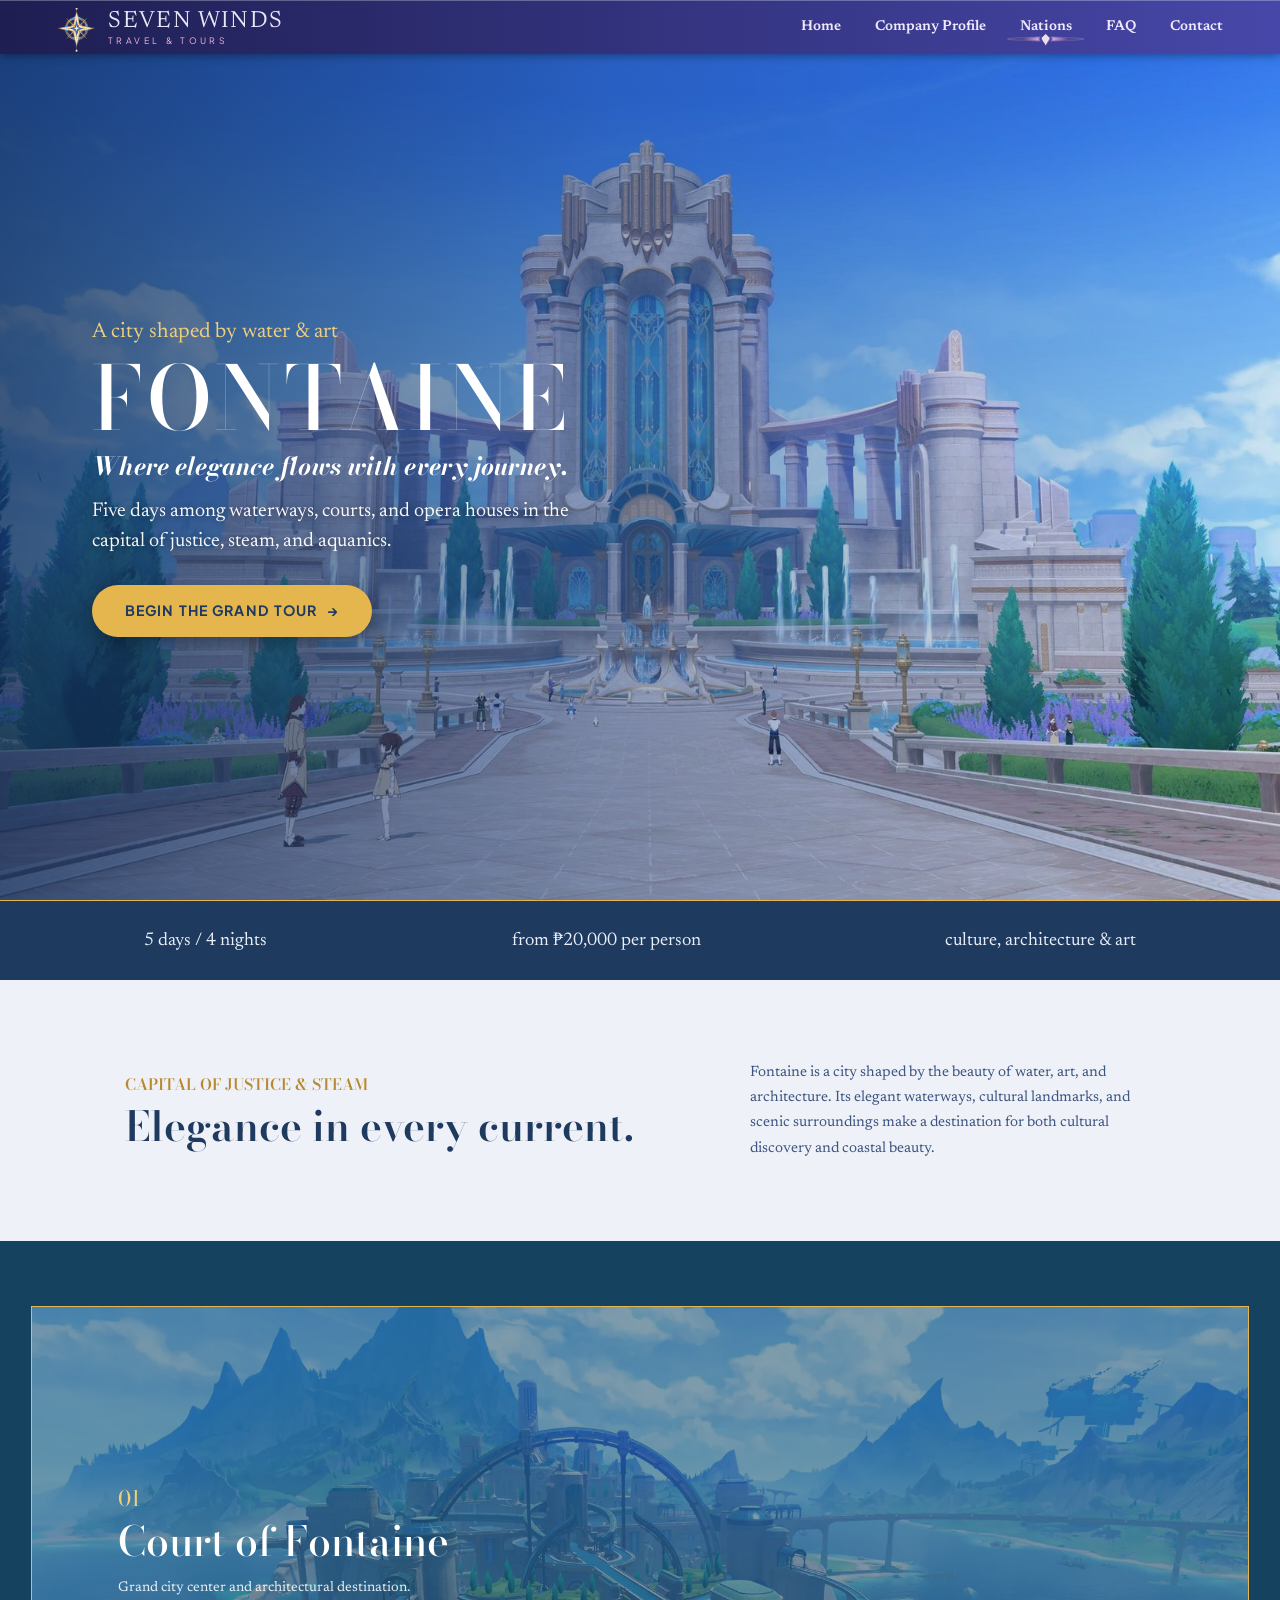
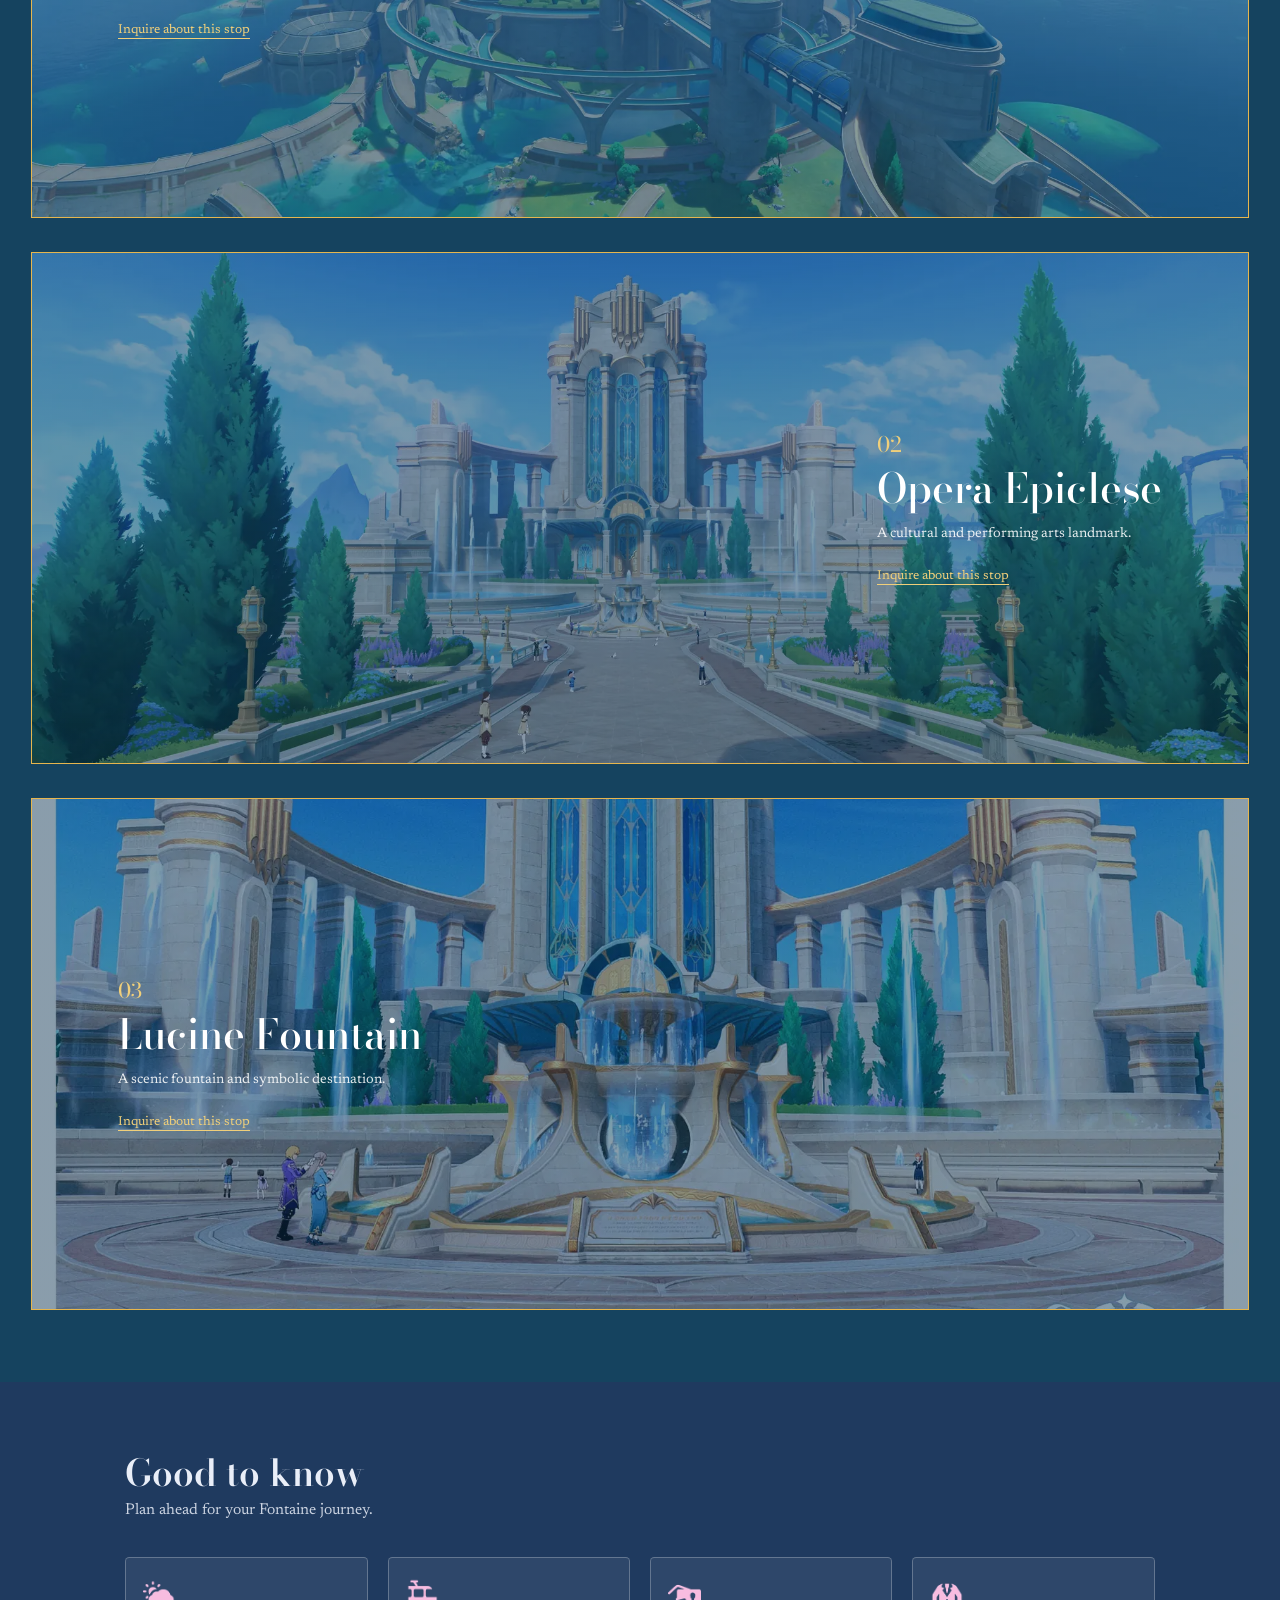
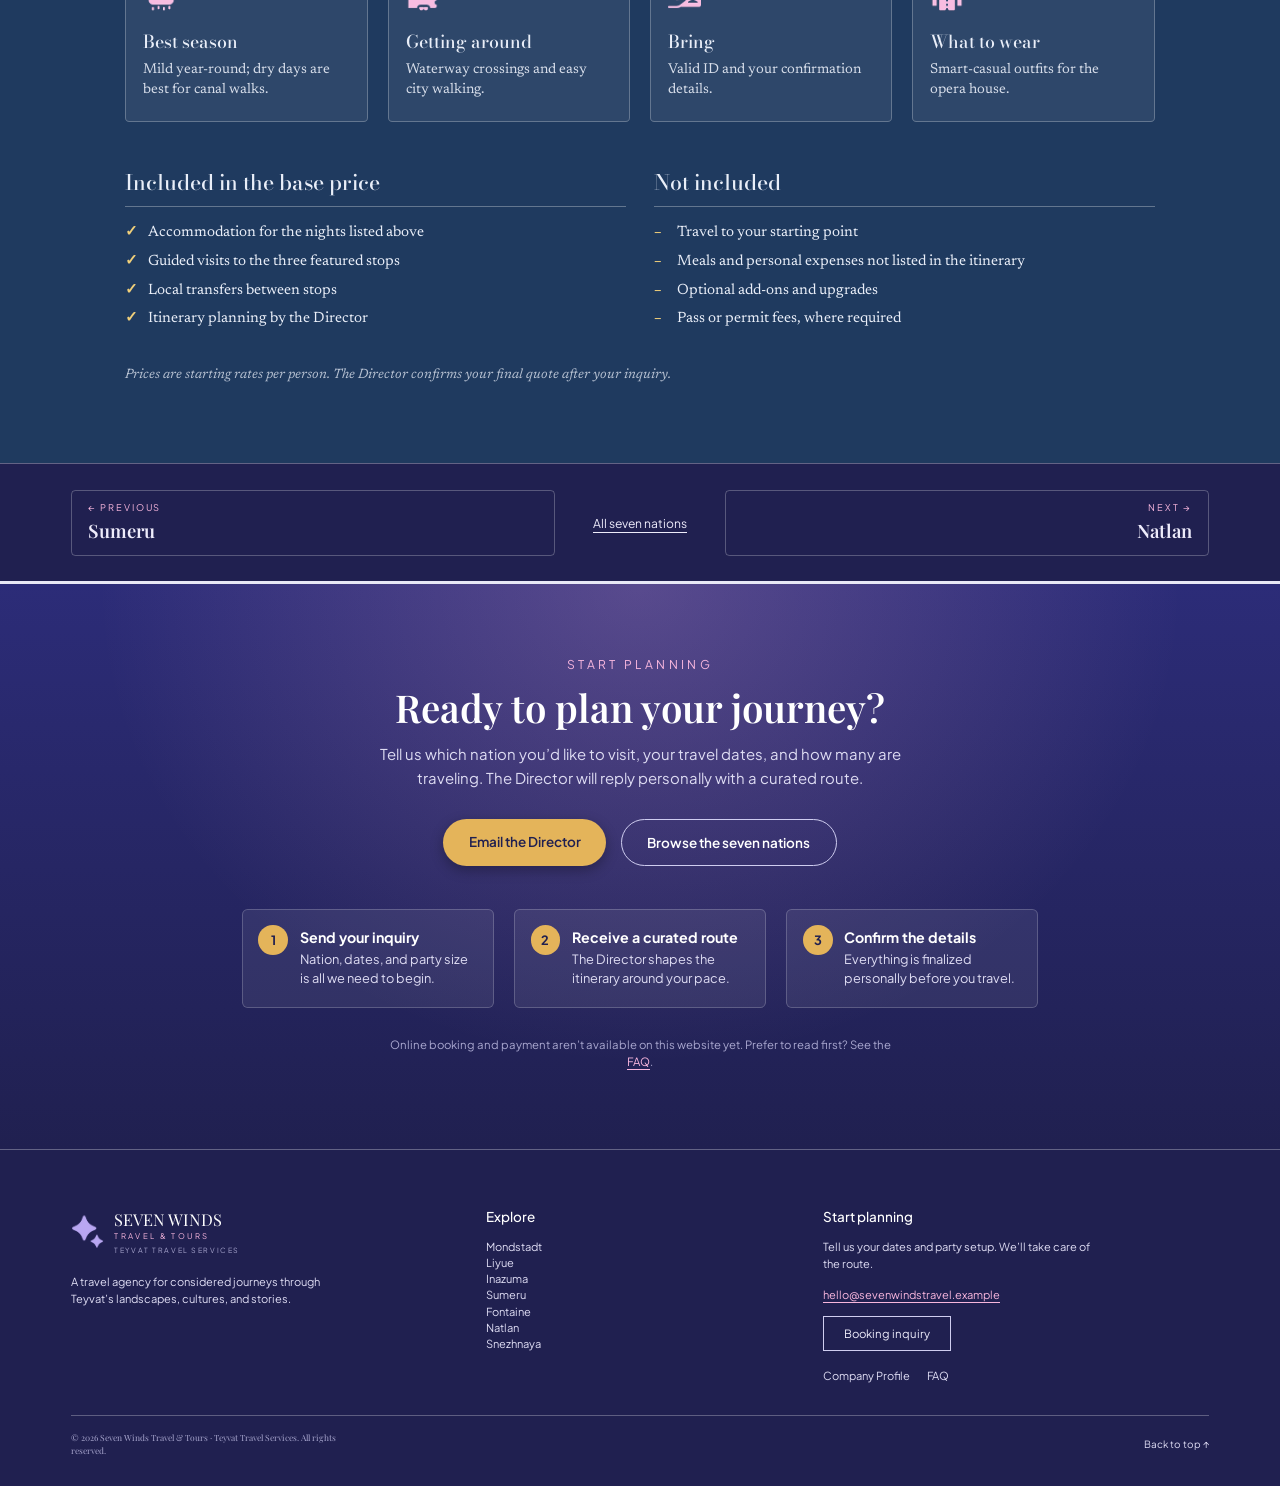
==== commit f4069e57: "Applied revisions: bolder buttons, no empty spaces, larger descriptions" ====
--- a/nations/fontaine.html
+++ b/nations/fontaine.html
@@ -8,7 +8,7 @@
   <link rel="icon" href="../assets/icons/logo.png">
   <link rel="preconnect" href="https://fonts.googleapis.com">
   <link rel="preconnect" href="https://fonts.gstatic.com" crossorigin>
-  <link rel="stylesheet" href="https://fonts.googleapis.com/css2?family=Alegreya:ital,wght@0,400..800;1,400..800&family=Bodoni+Moda:wght@400..700&family=DM+Serif+Display&family=Newsreader:ital,opsz,wght@0,6..72,400..700;1,6..72,400..700&family=Playfair+Display+SC:wght@400;700&family=Playfair+Display:ital,wght@0,400..900;1,400..700&family=Plus+Jakarta+Sans:wght@400;500;600&display=swap">
+  <link rel="stylesheet" href="https://fonts.googleapis.com/css2?family=Alegreya:ital,wght@0,400..800;1,400..800&family=Bodoni+Moda:wght@400..700&family=DM+Serif+Display&family=Newsreader:ital,opsz,wght@0,6..72,400..700;1,6..72,400..700&family=Playfair+Display+SC:wght@400;700&family=Playfair+Display:ital,wght@0,400..900;1,400..700&family=Plus+Jakarta+Sans:wght@400;500;600;700;800&display=swap">
   <link rel="stylesheet" href="../css/styles.css">
   <link rel="stylesheet" href="../css/nation-stops.css">
   <link rel="stylesheet" href="../css/themes/fontaine.css">
--- a/css/nation-stops.css
+++ b/css/nation-stops.css
@@ -1,4 +1,4 @@
-/* Shared by Mondstadt, Liyue, Sumeru — each theme sets the --st-* variables */
+/* Shared by all seven nation pages — each theme sets the --st-* variables */
 body.stops{background:var(--st-page);font-family:var(--st-body)}
 
 /* hero */
@@ -7,12 +7,15 @@
 .st-eyebrow{font-family:var(--st-body);font-size:1.4rem;color:var(--st-eyebrow-hero)}
 .st-hero h1{font-family:var(--st-display);font-weight:var(--st-h1-weight,400);font-size:6.6rem;line-height:1.05;letter-spacing:var(--st-h1-track,.02em);text-transform:uppercase;color:var(--st-h1)}
 .st-tag{font-family:var(--st-display);font-style:italic;font-weight:var(--st-tag-weight,700);font-size:1.75rem;line-height:1.3;color:#fff;margin:.4rem 0 1rem}
-.st-desc{font-family:var(--st-body);font-size:.98rem;line-height:1.55;color:rgba(255,255,255,.85);max-width:27rem;margin-bottom:1.6rem}
-.st-btn{display:inline-block;padding:.75rem 1.5rem;font-family:var(--st-body);font-size:.95rem;background:var(--st-btn-bg);color:var(--st-btn-fg);border:1px solid var(--st-btn-border,transparent)}
-.st-btn:hover{filter:brightness(1.08)}
+.st-desc{font-family:var(--st-body);font-size:1.4rem;line-height:1.5;color:rgba(255,255,255,.95);text-shadow:0 1px 6px rgba(0,0,0,.45);max-width:34rem;margin-bottom:2rem}
+/* hero call-to-action button */
+.st-btn{display:inline-flex;align-items:center;gap:.7rem;padding:1rem 2.2rem;font-family:'Plus Jakarta Sans',sans-serif;font-size:1rem;font-weight:700;letter-spacing:.08em;text-transform:uppercase;background:var(--st-btn-bg);color:var(--st-btn-fg);border:.12rem solid var(--st-btn-border,transparent);border-radius:3rem;box-shadow:0 .4rem 1.2rem rgba(0,0,0,.35);transition:transform .2s,filter .2s}
+.st-btn::after{content:"→";transition:transform .2s}
+.st-btn:hover{filter:brightness(1.1);transform:translateY(-.15rem)}
+.st-btn:hover::after{transform:translateX(.3rem)}
 
 /* quick facts bar */
-.st-stats{display:flex;gap:3.2rem;padding:1.6rem 2.5rem;font-family:var(--st-body);font-size:1.1rem;background:var(--st-stats-bg);color:var(--st-stats-fg);border-top:1px solid var(--st-stats-edge,transparent)}
+.st-stats{display:flex;justify-content:space-around;gap:2rem;padding:1.8rem 2.5rem;font-family:var(--st-body);font-size:1.3rem;background:var(--st-stats-bg);color:var(--st-stats-fg);border-top:1px solid var(--st-stats-edge,transparent)}
 
 /* intro */
 .st-intro{display:grid;grid-template-columns:1.4fr 1fr;gap:4rem;align-items:center;padding:5.6rem 8.8rem;background:var(--st-intro-bg)}
@@ -34,7 +37,7 @@
 .stop a{font-family:var(--st-body);font-size:.9rem;color:var(--st-link);border-bottom:1px solid var(--st-link);padding-bottom:.15rem}
 
 @media (max-width:800px){
-  .st-hero{padding:2.5rem 1.4rem}.st-hero h1{font-size:3.2rem}.st-tag{font-size:1.3rem}
+  .st-hero{padding:2.5rem 1.4rem}.st-hero h1{font-size:3.2rem}.st-tag{font-size:1.3rem}.st-desc{font-size:1.15rem}
   .st-stats{flex-direction:column;gap:.6rem;padding:1.2rem 1.4rem;font-size:.95rem}
   .st-intro{grid-template-columns:1fr;gap:1.4rem;padding:2.6rem 1.4rem}.st-intro h2{font-size:2rem}
   .st-stops{padding:2rem .8rem}.stop{min-height:26rem;padding:0 1.4rem}.stop h3{font-size:1.9rem}
--- a/css/extras.css
+++ b/css/extras.css
@@ -105,7 +105,7 @@
 /* ---------- home additions ---------- */
 .about-more{position:relative;display:inline-block;margin:0 0 0 4rem;padding:.7rem 1.6rem;border:1px solid #4b5b83;border-radius:2rem;color:#4b5b83;font-size:1.05rem;font-weight:600;transition:background .2s,color .2s}
 .about-more:hover{background:#4b5b83;color:#fff}
-.about-copy .about-more,.about-copy .about-more,.director-copy .about-more{margin:.4rem 0 0}
+.about-copy .about-more,.director-copy .about-more{margin:.4rem 0 0}
 .hero h1 small{display:block;margin-top:.4rem;font-size:3.1vw;letter-spacing:.42em;padding-left:.42em;color:#fdf1b8;font-weight:400}
 
 /* ---------- mobile ---------- */
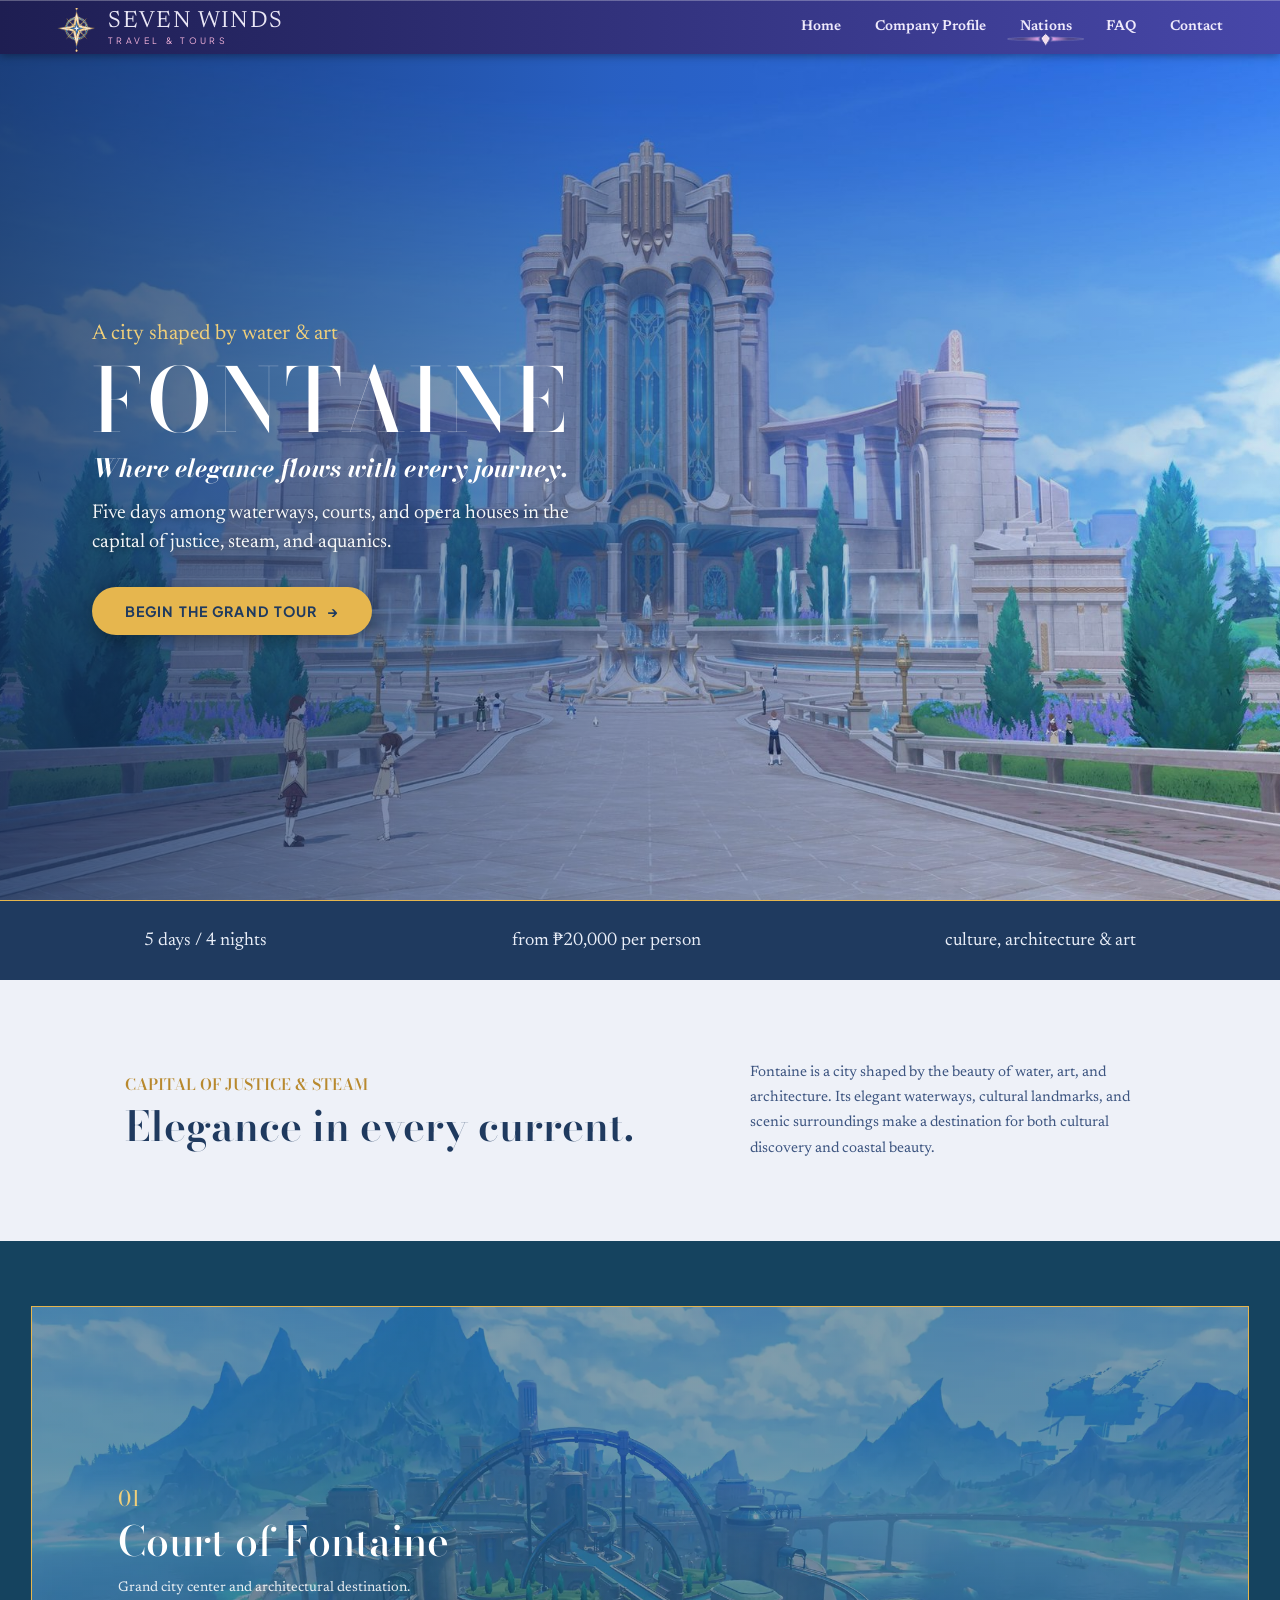
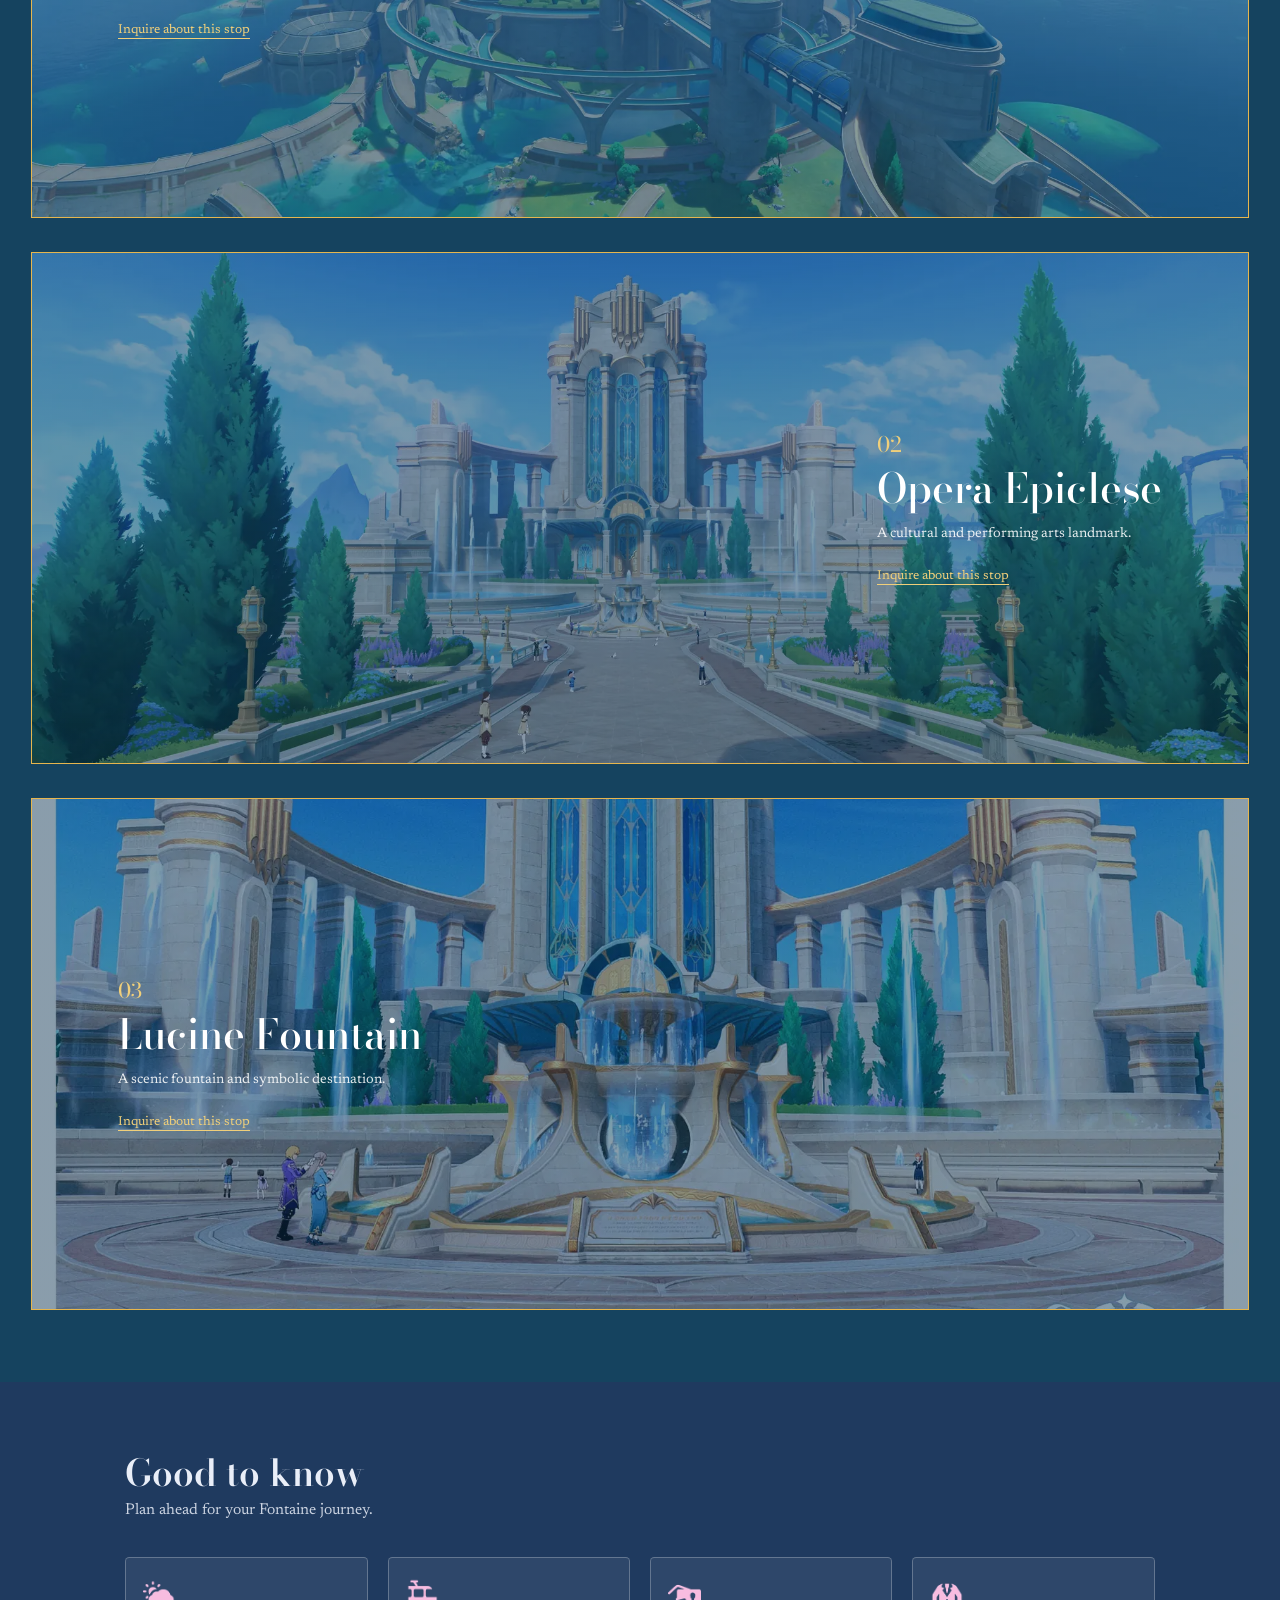
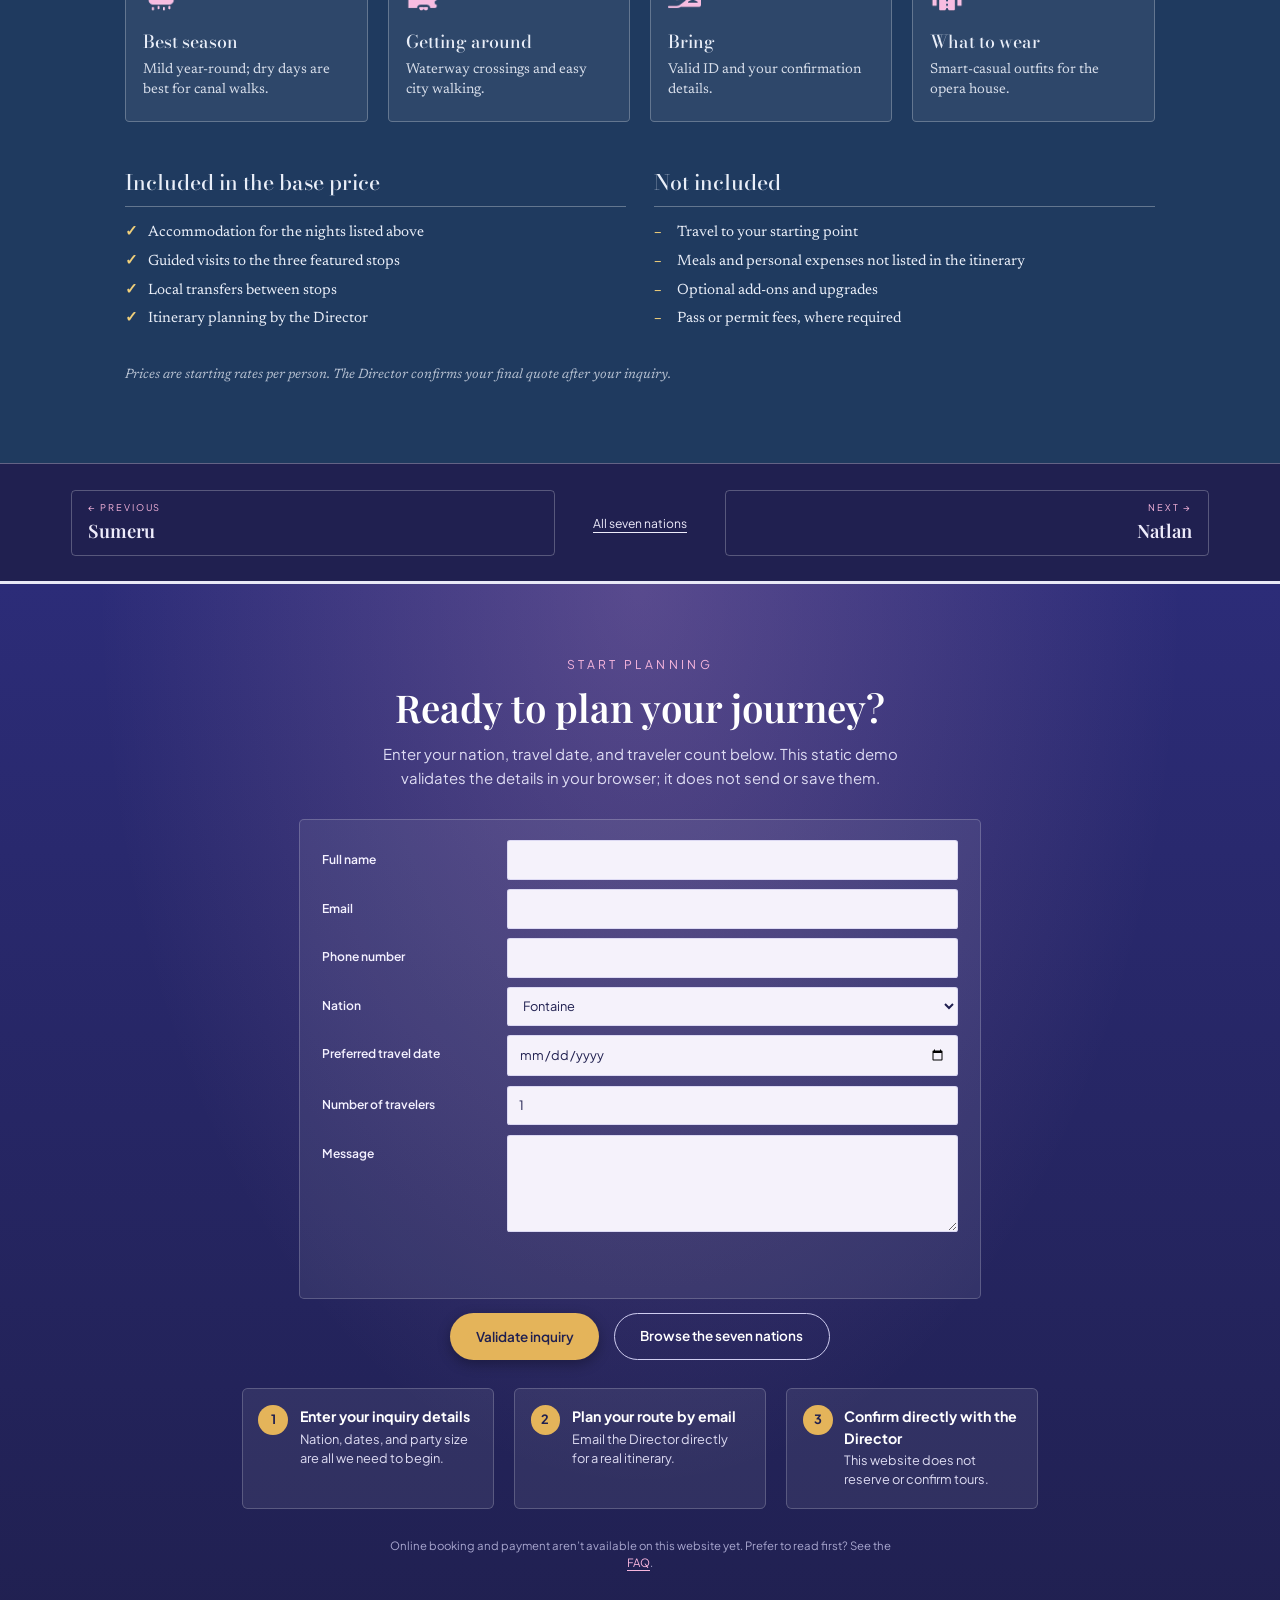
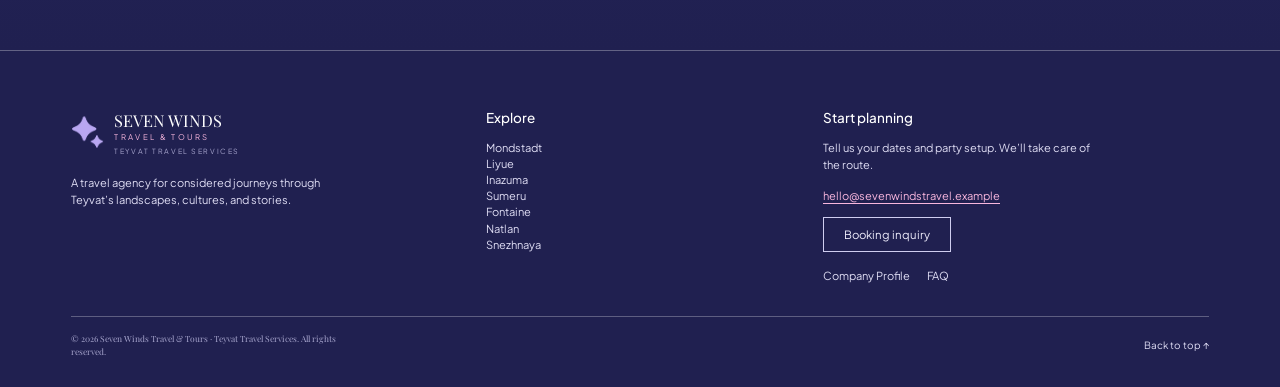
==== commit 896733f4: "feat: add JavaScript inquiry, filtering, and booking features Add inquiry validation, homepage packa" ====
--- a/nations/fontaine.html
+++ b/nations/fontaine.html
@@ -36,7 +36,7 @@
       <h1>Fontaine</h1>
       <p class="st-tag">Where elegance flows with every journey.</p>
       <p class="st-desc">Five days among waterways, courts, and opera houses in the capital of justice, steam, and aquanics.</p>
-      <a class="st-btn" href="mailto:hello@sevenwindstravel.example?subject=Inquiry%3A%20Fontaine%20tour%20package&amp;body=Hello%20Seven%20Winds%20Travel%20%26%20Tours%2C%0A%0AI%27d%20like%20to%20inquire%20about%20the%20Fontaine%20package%20%285%20days%20/%204%20nights%29.%0A%0APreferred%20travel%20dates%3A%0ANumber%20of%20travelers%3A%0AQuestions%3A%0A">Begin the grand tour</a>
+      <button class="st-btn" type="button" data-open-booking>Begin the grand tour</button>
     </div>
   </section>
 
@@ -101,15 +101,29 @@
 <section class="cta-band" id="contact">
     <p class="cta-kicker">Start planning</p>
     <h2>Ready to plan your journey?</h2>
-    <p class="cta-lead">Tell us which nation you’d like to visit, your travel dates, and how many are traveling. The Director will reply personally with a curated route.</p>
+    <p class="cta-lead">Enter your nation, travel date, and traveler count below. This static demo validates the details in your browser; it does not send or save them.</p>
+        <form class="inquiry-form" id="contact-inquiry" data-inquiry-form novalidate>
+  <div class="inquiry-grid">
+    <label for="contact-name">Full name</label><div class="inquiry-field"><input id="contact-name" name="full_name" type="text" minlength="2" maxlength="80" autocomplete="name" required aria-describedby="contact-name-error"><span class="field-error" id="contact-name-error" hidden></span></div>
+    <label for="contact-email">Email</label><div class="inquiry-field"><input id="contact-email" name="email" type="email" maxlength="254" autocomplete="email" required aria-describedby="contact-email-error"><span class="field-error" id="contact-email-error" hidden></span></div>
+    <label for="contact-phone">Phone number</label><div class="inquiry-field"><input id="contact-phone" name="phone" type="tel" maxlength="30" autocomplete="tel" required aria-describedby="contact-phone-error"><span class="field-error" id="contact-phone-error" hidden></span></div>
+    <label for="contact-nation">Nation</label><div class="inquiry-field"><select id="contact-nation" name="nation" required aria-describedby="contact-nation-error"><option value="">Choose a nation</option><option value="Mondstadt">Mondstadt</option><option value="Liyue">Liyue</option><option value="Inazuma">Inazuma</option><option value="Sumeru">Sumeru</option><option value="Fontaine" selected>Fontaine</option><option value="Natlan">Natlan</option><option value="Snezhnaya">Snezhnaya</option></select><span class="field-error" id="contact-nation-error" hidden></span></div>
+    <label for="contact-date">Preferred travel date</label><div class="inquiry-field"><input id="contact-date" name="travel_date" type="date" required aria-describedby="contact-date-error"><span class="field-error" id="contact-date-error" hidden></span></div>
+    <label for="contact-travelers">Number of travelers</label><div class="inquiry-field"><input id="contact-travelers" name="num_travelers" type="number" min="1" max="20" step="1" value="1" required aria-describedby="contact-travelers-error"><span class="field-error" id="contact-travelers-error" hidden></span></div>
+    <label for="contact-message">Message</label><div class="inquiry-field"><textarea id="contact-message" name="message" minlength="10" maxlength="1000" rows="4" required aria-describedby="contact-message-error"></textarea><span class="field-error" id="contact-message-error" hidden></span></div>
+  </div>
+  
+  <p class="form-success" data-form-success role="status" aria-live="polite"></p>
+  
+</form>
     <div class="cta-actions">
-      <a class="btn-gold" href="mailto:hello@sevenwindstravel.example?subject=Travel%20inquiry%20%E2%80%94%20Seven%20Winds%20Travel%20%26%20Tours&amp;body=Hello%20Seven%20Winds%20Travel%20%26%20Tours%2C%0A%0AI%27d%20like%20to%20plan%20a%20trip.%0A%0ANation%28s%29%20of%20interest%3A%0APreferred%20travel%20dates%3A%0ANumber%20of%20travelers%3A%0AQuestions%3A%0A">Email the Director</a>
+      <button class="btn-gold" type="submit" form="contact-inquiry">Validate inquiry</button>
       <a class="btn-ghost" href="../index.html#nations">Browse the seven nations</a>
     </div>
     <ol class="cta-steps">
-      <li><b>Send your inquiry</b>Nation, dates, and party size is all we need to begin.</li>
-      <li><b>Receive a curated route</b>The Director shapes the itinerary around your pace.</li>
-      <li><b>Confirm the details</b>Everything is finalized personally before you travel.</li>
+      <li><b>Enter your inquiry details</b>Nation, dates, and party size are all we need to begin.</li>
+      <li><b>Plan your route by email</b>Email the Director directly for a real itinerary.</li>
+      <li><b>Confirm directly with the Director</b>This website does not reserve or confirm tours.</li>
     </ol>
     <p class="cta-note">Online booking and payment aren’t available on this website yet. Prefer to read first? See the <a href="../index.html#faq">FAQ</a>.</p>
   </section>
@@ -132,5 +146,30 @@
   <div class="foot-bottom"><p class="foot-note">© 2026 Seven Winds Travel &amp; Tours · Teyvat Travel Services. All rights reserved.</p><a href="#">Back to top ↑</a></div>
 </footer>
 
+<div class="booking-modal" data-booking-modal data-nation="Fontaine" hidden>
+  <section class="booking-panel" role="dialog" aria-modal="true" aria-labelledby="booking-title">
+    <button class="modal-close" type="button" data-close-booking aria-label="Close booking inquiry">×</button>
+    <p class="cta-kicker">Fontaine · 5 days / 4 nights</p>
+    <h2 id="booking-title">Estimated booking inquiry</h2>
+    <p class="modal-intro">Fill out this form to estimate the selected package. The static demo logs valid details in your browser only; nothing is sent, saved, or reserved.</p>
+    <form class="inquiry-form" id="booking-inquiry" data-inquiry-form data-booking-form data-price-per-person="20000" novalidate>
+  <div class="inquiry-grid">
+    <label for="booking-name">Full name</label><div class="inquiry-field"><input id="booking-name" name="full_name" type="text" minlength="2" maxlength="80" autocomplete="name" required aria-describedby="booking-name-error"><span class="field-error" id="booking-name-error" hidden></span></div>
+    <label for="booking-email">Email</label><div class="inquiry-field"><input id="booking-email" name="email" type="email" maxlength="254" autocomplete="email" required aria-describedby="booking-email-error"><span class="field-error" id="booking-email-error" hidden></span></div>
+    <label for="booking-phone">Phone number</label><div class="inquiry-field"><input id="booking-phone" name="phone" type="tel" maxlength="30" autocomplete="tel" required aria-describedby="booking-phone-error"><span class="field-error" id="booking-phone-error" hidden></span></div>
+    <label for="booking-nation">Nation</label><div class="inquiry-field"><select id="booking-nation" name="nation" required aria-describedby="booking-nation-error"><option value="">Choose a nation</option><option value="Mondstadt">Mondstadt</option><option value="Liyue">Liyue</option><option value="Inazuma">Inazuma</option><option value="Sumeru">Sumeru</option><option value="Fontaine" selected>Fontaine</option><option value="Natlan">Natlan</option><option value="Snezhnaya">Snezhnaya</option></select><span class="field-error" id="booking-nation-error" hidden></span></div>
+    <label for="booking-date">Preferred travel date</label><div class="inquiry-field"><input id="booking-date" name="travel_date" type="date" required aria-describedby="booking-date-error"><span class="field-error" id="booking-date-error" hidden></span></div>
+    <label for="booking-travelers">Number of travelers</label><div class="inquiry-field"><input id="booking-travelers" name="num_travelers" type="number" min="1" max="20" step="1" value="1" required aria-describedby="booking-travelers-error"><span class="field-error" id="booking-travelers-error" hidden></span></div>
+    <label for="booking-message">Message</label><div class="inquiry-field"><textarea id="booking-message" name="message" minlength="10" maxlength="1000" rows="4" required aria-describedby="booking-message-error"></textarea><span class="field-error" id="booking-message-error" hidden></span></div>
+  </div>
+  <p class="estimate-line">Estimated total: <strong data-estimated-total></strong> <span>per-person package estimate; not a confirmed reservation.</span></p>
+  <p class="form-success" data-form-success role="status" aria-live="polite"></p>
+  <button class="btn-gold inquiry-submit" type="submit">Validate booking inquiry</button>
+</form>
+  </section>
+</div>
+<script src="../js/data.js" defer></script>
+<script src="../js/filter.js" defer></script>
+<script src="../js/inquiry.js" defer></script>
 </body>
 </html>
--- a/css/extras.css
+++ b/css/extras.css
@@ -145,3 +145,48 @@
 @supports (animation-timeline:view()){
   body.home .nav>a[href="#faq"]::after{animation-timeline:--t-faq}
 }
+
+/* ---------- inquiry forms, package filters, and booking estimate ---------- */
+.package-filters{display:grid;grid-template-columns:repeat(3,minmax(0,1fr));gap:.8rem 1rem;max-width:66rem;margin:0 auto 1rem;padding:1.2rem;background:rgba(255,255,255,.55);border:1px solid rgba(74,111,192,.35);color:#2a3b70;text-align:left;font-family:'Plus Jakarta Sans',sans-serif}
+.package-filters label{display:grid;gap:.3rem;font-size:.78rem;font-weight:600}
+.package-filters input,.inquiry-form input,.inquiry-form select,.inquiry-form textarea{width:100%;min-width:0;padding:.65rem .75rem;border:1px solid rgba(207,205,240,.65);border-radius:.2rem;background:#f5f2fb;color:#202050;font:inherit}
+.package-filters input{font-size:.85rem}
+.package-filters .filter-search{grid-column:span 2}
+.package-filters button{align-self:end;justify-self:start;border:0;cursor:pointer;font-family:'Plus Jakarta Sans',sans-serif}
+.nation[hidden]{display:none}
+.filter-empty{margin:.8rem auto 1rem;color:#3b4773;font-family:'Plus Jakarta Sans',sans-serif;font-weight:600;text-align:center}
+.inquiry-form{max-width:48rem;margin:0 auto 2rem;padding:1.4rem 1.6rem;background:rgba(255,255,255,.07);border:1px solid rgba(255,255,255,.2);border-radius:.35rem;color:#f4f1ff;text-align:left;font-family:'Plus Jakarta Sans',sans-serif}
+.cta-band .inquiry-form{margin-bottom:1rem}
+.cta-band .inquiry-form+.cta-actions{margin-top:0;margin-bottom:2rem}
+.inquiry-grid{display:grid;grid-template-columns:12rem minmax(0,1fr);align-items:start;gap:.65rem 1rem}
+.inquiry-grid>label{padding-top:.65rem;font-size:.85rem;font-weight:600;color:#f4f1ff}
+.inquiry-field{min-width:0}
+.inquiry-form input,.inquiry-form select,.inquiry-form textarea{font-size:.9rem}
+.inquiry-form textarea{resize:vertical;min-height:6rem}
+.field-error{display:block;margin-top:.25rem;color:#ffc4ce;font-size:.78rem;line-height:1.4}
+.field-error[hidden]{display:none}
+.form-success{min-height:1.4em;margin:.85rem 0;color:#f7d98c;font-size:.85rem;line-height:1.45}
+.inquiry-submit,.cta-actions .btn-gold{border:0;cursor:pointer;font-family:'Plus Jakarta Sans',sans-serif}
+.inquiry-form button:disabled{cursor:default;opacity:.65;transform:none}
+.estimate-line{margin:.6rem 0 1rem;padding:.75rem 1rem;border-left:3px solid var(--gold);background:rgba(255,255,255,.08);color:#f4f1ff;font-size:.9rem}
+.estimate-line strong{display:inline-block;margin:0 .35rem;color:var(--gold);font-size:1.15rem}
+.estimate-line span{display:block;margin-top:.2rem;color:#dedcf3;font-size:.75rem}
+.booking-modal[hidden]{display:none}
+.booking-modal{position:fixed;inset:0;z-index:100;display:grid;place-items:center;padding:1rem;background:rgba(12,13,43,.78)}
+.booking-panel{position:relative;width:min(100%,47rem);max-height:calc(100vh - 2rem);overflow:auto;padding:2rem;background:var(--st-stats-bg,#202050);border:1px solid rgba(255,255,255,.32);border-top:3px solid var(--st-frame,var(--gold));border-radius:.35rem;box-shadow:0 .7rem 2rem rgba(0,0,0,.4);color:var(--st-stats-fg,#fff)}
+.booking-panel h2{margin:.15rem 2.5rem .6rem 0;font-family:'Playfair Display',Georgia,serif;font-size:1.8rem}
+.booking-panel .cta-kicker{margin:0;color:var(--st-num,var(--pink));font-family:'Plus Jakarta Sans',sans-serif;font-size:.75rem;letter-spacing:.15em;text-transform:uppercase}
+.modal-intro{max-width:39rem;margin-bottom:1rem;color:#dedcf3;font-family:'Plus Jakarta Sans',sans-serif;font-size:.85rem;line-height:1.5}
+.booking-panel .inquiry-form{max-width:none;margin:0;padding:1rem 0 0;border:0;background:none}
+.booking-panel .inquiry-grid{grid-template-columns:10.5rem minmax(0,1fr)}
+.modal-close{position:absolute;top:.8rem;right:.9rem;width:2.4rem;height:2.4rem;border:1px solid rgba(255,255,255,.4);border-radius:50%;background:transparent;color:#fff;font-size:1.5rem;line-height:1;cursor:pointer}
+.booking-panel .inquiry-submit{background:var(--st-btn-bg,var(--gold));color:var(--st-btn-fg,var(--navy));border:1px solid var(--st-btn-border,transparent);border-radius:2rem}
+
+@media (max-width:800px){
+  .package-filters{grid-template-columns:repeat(2,minmax(0,1fr));margin:.8rem 1.4rem;padding:1rem}
+  .package-filters .filter-search{grid-column:1/-1}
+  .inquiry-form{padding:1rem;margin-bottom:1.5rem}
+  .inquiry-grid,.booking-panel .inquiry-grid{grid-template-columns:1fr;gap:.25rem}
+  .inquiry-grid>label{padding-top:.45rem}
+  .booking-panel{padding:1.4rem 1rem}
+}
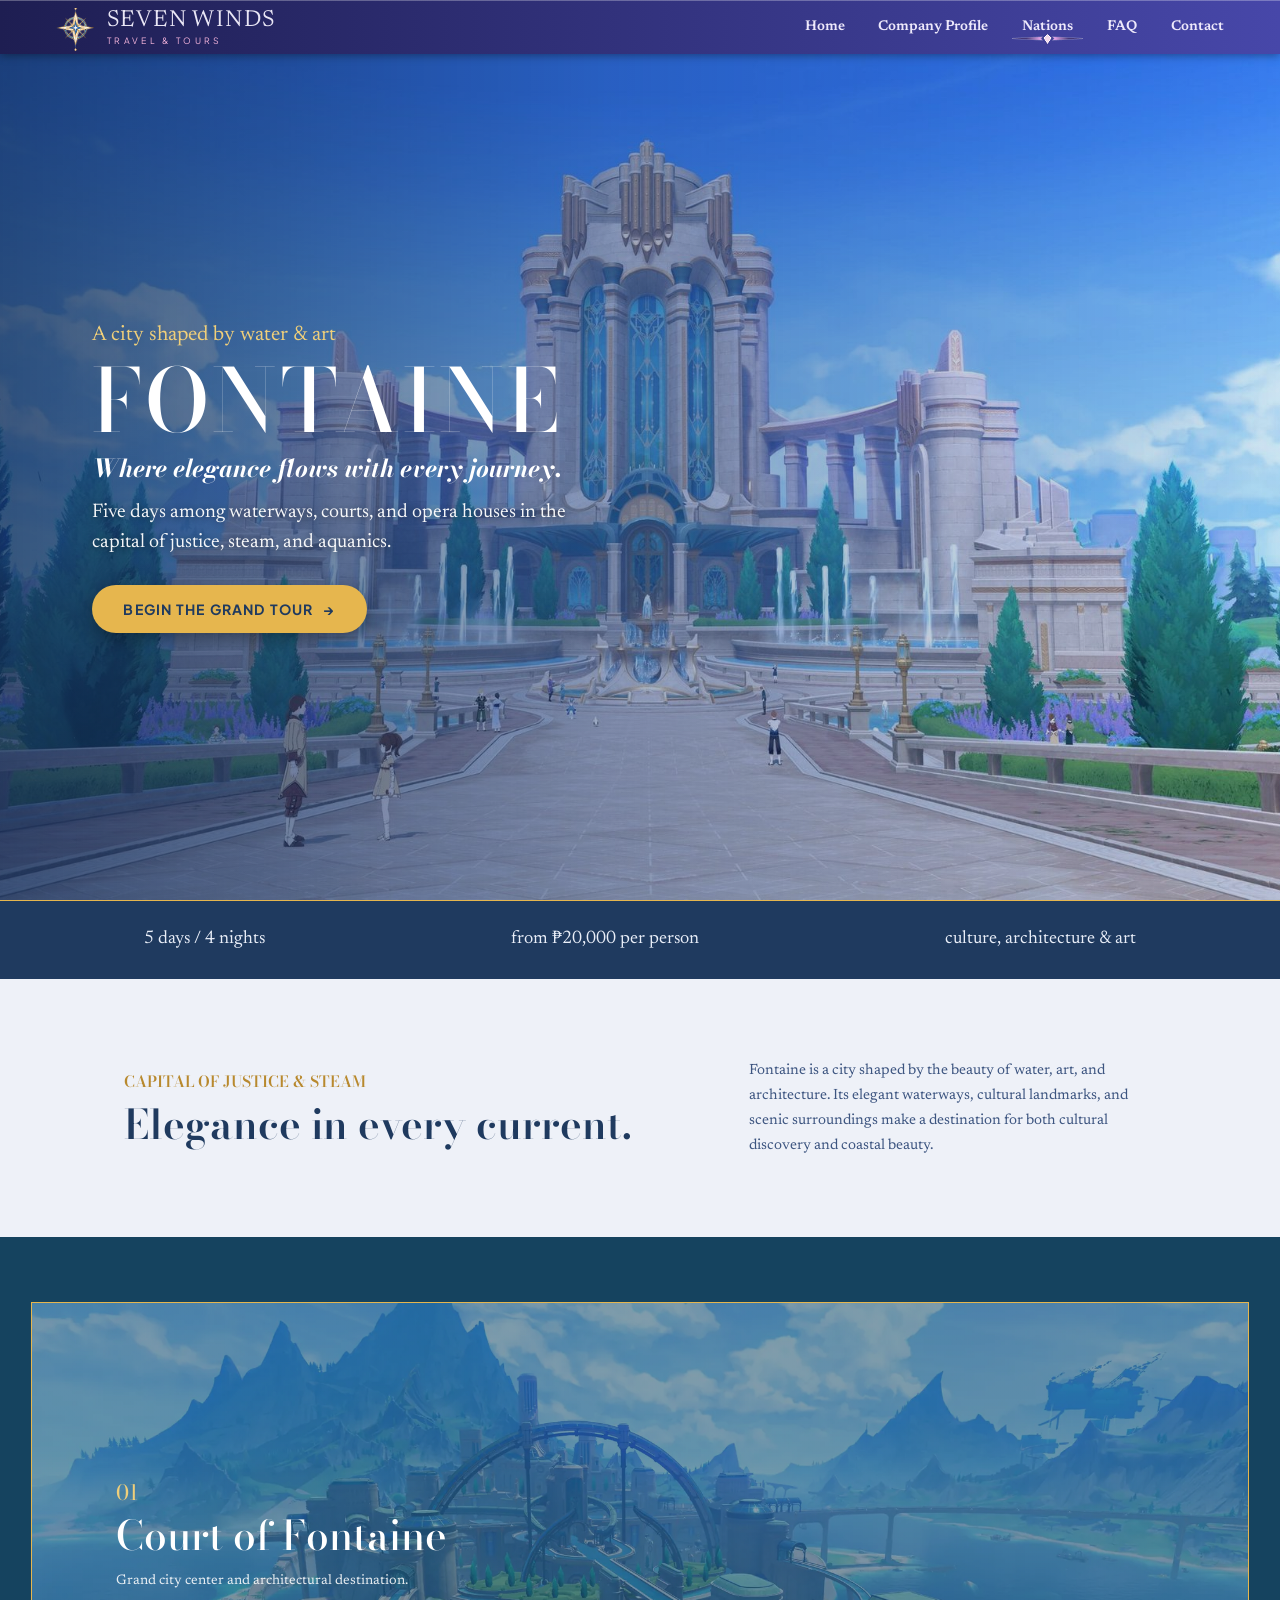
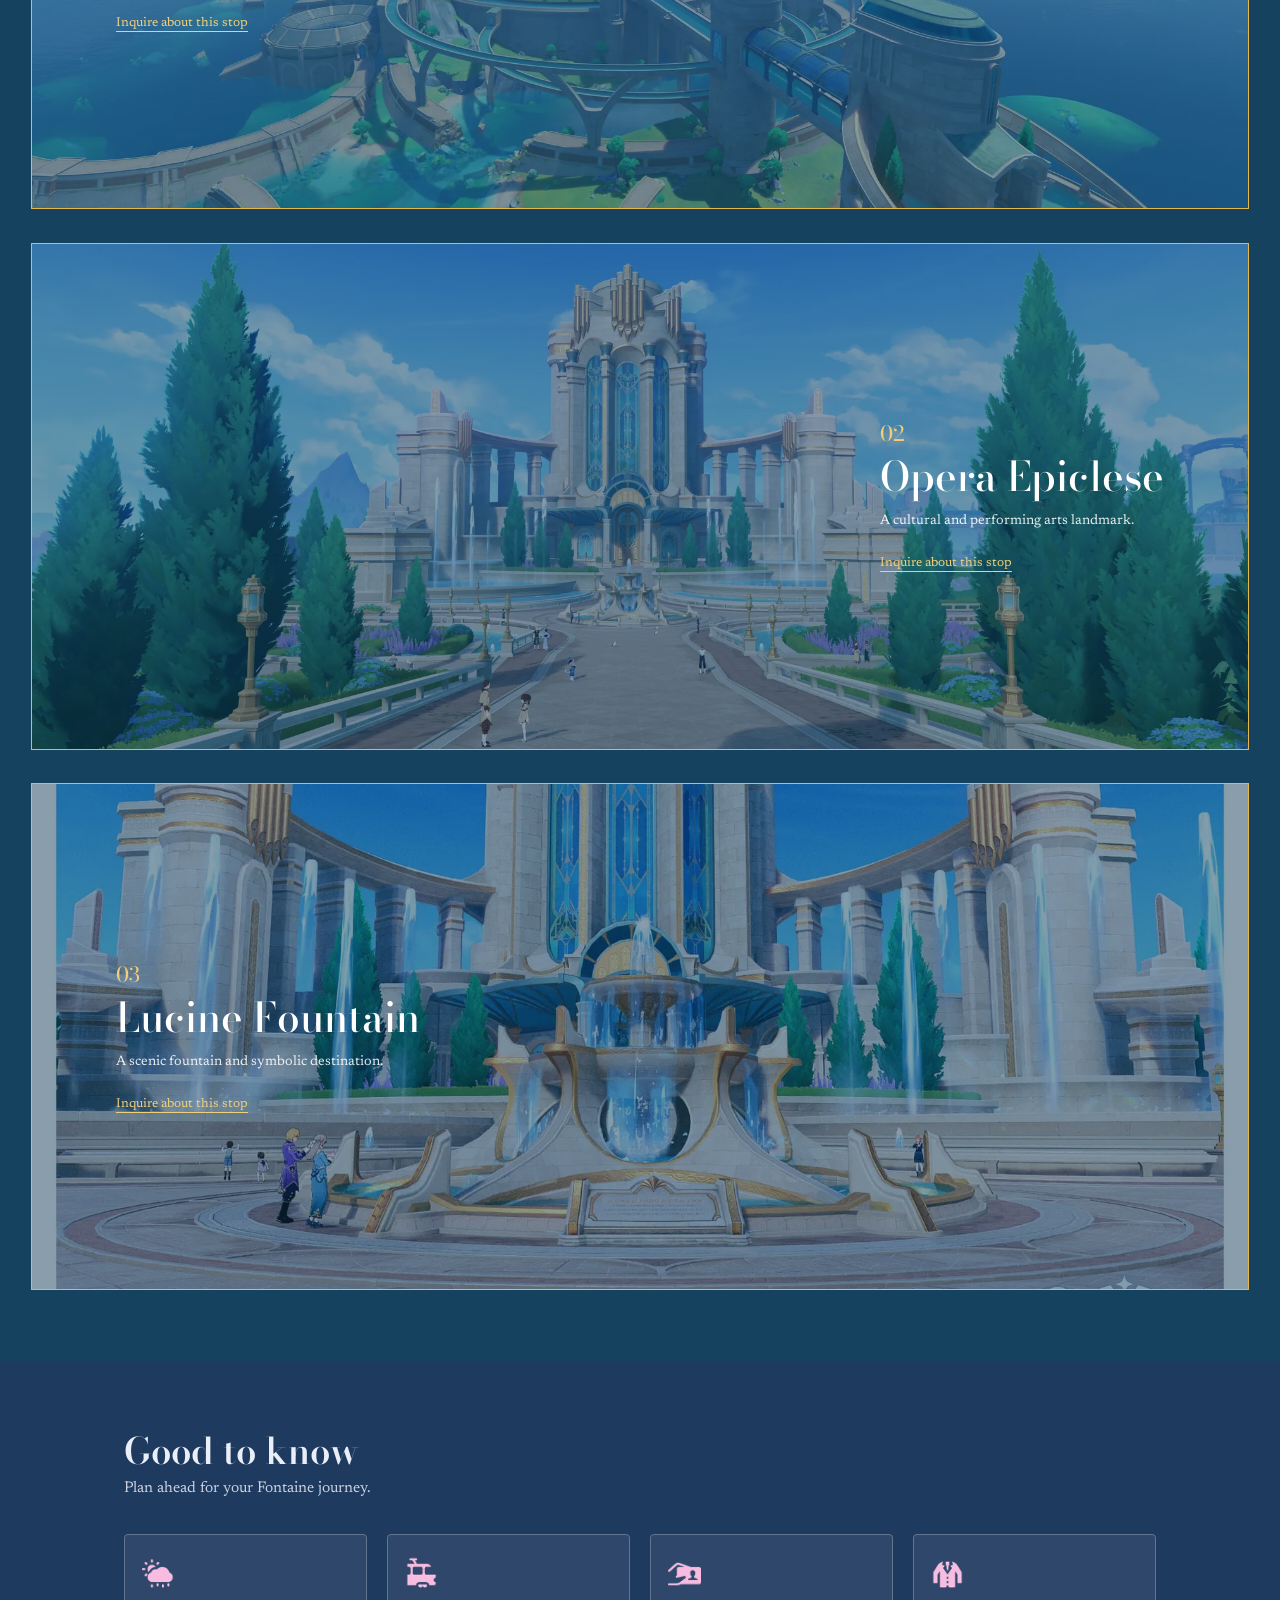
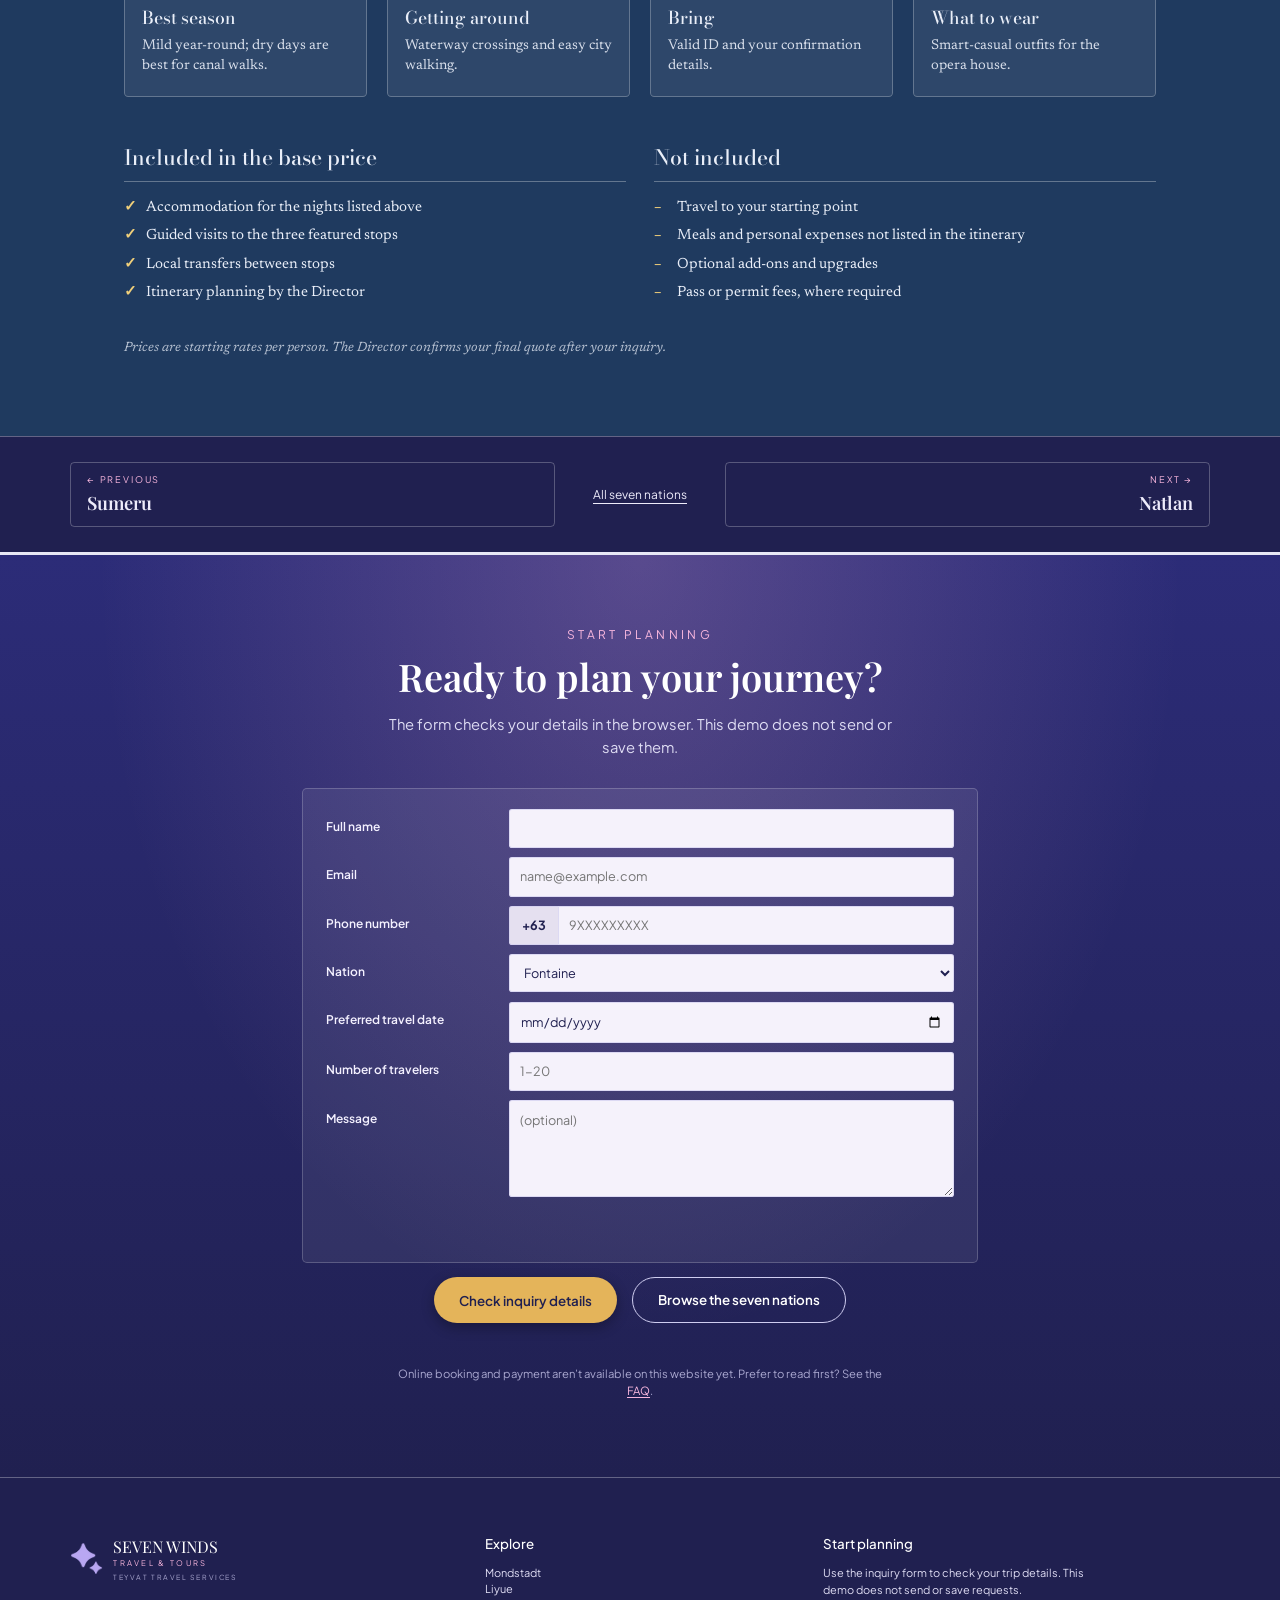
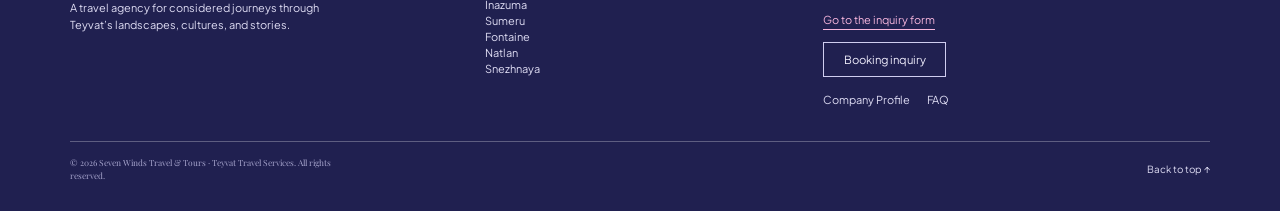
==== commit 9fbea630: "Improved inquiry forms and tour filtering:  - Fixed email validation and Philippine phone inputs.  -" ====
--- a/nations/fontaine.html
+++ b/nations/fontaine.html
@@ -40,7 +40,7 @@
     </div>
   </section>
 
-  <div class="st-stats"><span>5 days / 4 nights</span><span>from ₱20,000 per person</span><span>culture, architecture &amp; art</span></div>
+  <div class="st-stats"><span data-package-duration>5 days / 4 nights</span><span>from <span data-package-price>₱20,000</span> per person</span><span data-package-focus>culture, architecture &amp; art</span></div>
 
   <section class="st-intro">
     <div><p class="eyebrow">Capital of justice &amp; steam</p><h2>Elegance in every current.</h2></div>
@@ -49,13 +49,13 @@
 
   <section class="st-stops">
     <article class="stop" style="--img:url(../assets/img/fontaine/court-of-fontaine.webp)">
-      <div class="copy"><span class="n">01</span><h3>Court of Fontaine</h3><p>Grand city center and architectural destination.</p><a href="mailto:hello@sevenwindstravel.example?subject=Inquiry%3A%20Fontaine%20%E2%80%94%20Court%20of%20Fontaine&amp;body=Hello%20Seven%20Winds%20Travel%20%26%20Tours%2C%0A%0AI%27m%20interested%20in%20Court%20of%20Fontaine%20as%20part%20of%20the%20Fontaine%20package.%0A%0APreferred%20travel%20dates%3A%0ANumber%20of%20travelers%3A%0AQuestions%3A%0A">Inquire about this stop</a></div>
+      <div class="copy"><span class="n">01</span><h3>Court of Fontaine</h3><p>Grand city center and architectural destination.</p><a href="#contact" data-stop-inquiry>Inquire about this stop</a></div>
     </article>
     <article class="stop right" style="--img:url(../assets/img/fontaine/opera-epiclese.webp)">
-      <div class="copy"><span class="n">02</span><h3>Opera Epiclese</h3><p>A cultural and performing arts landmark.</p><a href="mailto:hello@sevenwindstravel.example?subject=Inquiry%3A%20Fontaine%20%E2%80%94%20Opera%20Epiclese&amp;body=Hello%20Seven%20Winds%20Travel%20%26%20Tours%2C%0A%0AI%27m%20interested%20in%20Opera%20Epiclese%20as%20part%20of%20the%20Fontaine%20package.%0A%0APreferred%20travel%20dates%3A%0ANumber%20of%20travelers%3A%0AQuestions%3A%0A">Inquire about this stop</a></div>
+      <div class="copy"><span class="n">02</span><h3>Opera Epiclese</h3><p>A cultural and performing arts landmark.</p><a href="#contact" data-stop-inquiry>Inquire about this stop</a></div>
     </article>
     <article class="stop" style="--img:url(../assets/img/fontaine/lucine-fountain.webp)">
-      <div class="copy"><span class="n">03</span><h3>Lucine Fountain</h3><p>A scenic fountain and symbolic destination.</p><a href="mailto:hello@sevenwindstravel.example?subject=Inquiry%3A%20Fontaine%20%E2%80%94%20Lucine%20Fountain&amp;body=Hello%20Seven%20Winds%20Travel%20%26%20Tours%2C%0A%0AI%27m%20interested%20in%20Lucine%20Fountain%20as%20part%20of%20the%20Fontaine%20package.%0A%0APreferred%20travel%20dates%3A%0ANumber%20of%20travelers%3A%0AQuestions%3A%0A">Inquire about this stop</a></div>
+      <div class="copy"><span class="n">03</span><h3>Lucine Fountain</h3><p>A scenic fountain and symbolic destination.</p><a href="#contact" data-stop-inquiry>Inquire about this stop</a></div>
     </article>
   </section>
 
@@ -101,30 +101,12 @@
 <section class="cta-band" id="contact">
     <p class="cta-kicker">Start planning</p>
     <h2>Ready to plan your journey?</h2>
-    <p class="cta-lead">Enter your nation, travel date, and traveler count below. This static demo validates the details in your browser; it does not send or save them.</p>
-        <form class="inquiry-form" id="contact-inquiry" data-inquiry-form novalidate>
-  <div class="inquiry-grid">
-    <label for="contact-name">Full name</label><div class="inquiry-field"><input id="contact-name" name="full_name" type="text" minlength="2" maxlength="80" autocomplete="name" required aria-describedby="contact-name-error"><span class="field-error" id="contact-name-error" hidden></span></div>
-    <label for="contact-email">Email</label><div class="inquiry-field"><input id="contact-email" name="email" type="email" maxlength="254" autocomplete="email" required aria-describedby="contact-email-error"><span class="field-error" id="contact-email-error" hidden></span></div>
-    <label for="contact-phone">Phone number</label><div class="inquiry-field"><input id="contact-phone" name="phone" type="tel" maxlength="30" autocomplete="tel" required aria-describedby="contact-phone-error"><span class="field-error" id="contact-phone-error" hidden></span></div>
-    <label for="contact-nation">Nation</label><div class="inquiry-field"><select id="contact-nation" name="nation" required aria-describedby="contact-nation-error"><option value="">Choose a nation</option><option value="Mondstadt">Mondstadt</option><option value="Liyue">Liyue</option><option value="Inazuma">Inazuma</option><option value="Sumeru">Sumeru</option><option value="Fontaine" selected>Fontaine</option><option value="Natlan">Natlan</option><option value="Snezhnaya">Snezhnaya</option></select><span class="field-error" id="contact-nation-error" hidden></span></div>
-    <label for="contact-date">Preferred travel date</label><div class="inquiry-field"><input id="contact-date" name="travel_date" type="date" required aria-describedby="contact-date-error"><span class="field-error" id="contact-date-error" hidden></span></div>
-    <label for="contact-travelers">Number of travelers</label><div class="inquiry-field"><input id="contact-travelers" name="num_travelers" type="number" min="1" max="20" step="1" value="1" required aria-describedby="contact-travelers-error"><span class="field-error" id="contact-travelers-error" hidden></span></div>
-    <label for="contact-message">Message</label><div class="inquiry-field"><textarea id="contact-message" name="message" minlength="10" maxlength="1000" rows="4" required aria-describedby="contact-message-error"></textarea><span class="field-error" id="contact-message-error" hidden></span></div>
-  </div>
-  
-  <p class="form-success" data-form-success role="status" aria-live="polite"></p>
-  
-</form>
+    <p class="cta-lead">The form checks your details in the browser. This demo does not send or save them.</p>
+        <div class="inquiry-form-mount" data-inquiry-form-mount data-form-id="contact-inquiry" data-form-type="contact" data-default-nation="Fontaine"></div><noscript><p class="form-note">Turn on JavaScript to use this demo form.</p></noscript>
     <div class="cta-actions">
-      <button class="btn-gold" type="submit" form="contact-inquiry">Validate inquiry</button>
+      <button class="btn-gold" type="button" data-submit-form="contact-inquiry">Check inquiry details</button>
       <a class="btn-ghost" href="../index.html#nations">Browse the seven nations</a>
     </div>
-    <ol class="cta-steps">
-      <li><b>Enter your inquiry details</b>Nation, dates, and party size are all we need to begin.</li>
-      <li><b>Plan your route by email</b>Email the Director directly for a real itinerary.</li>
-      <li><b>Confirm directly with the Director</b>This website does not reserve or confirm tours.</li>
-    </ol>
     <p class="cta-note">Online booking and payment aren’t available on this website yet. Prefer to read first? See the <a href="../index.html#faq">FAQ</a>.</p>
   </section>
 
@@ -137,8 +119,8 @@
     <div><h4>Explore</h4><ul><li><a href="mondstadt.html">Mondstadt</a></li><li><a href="liyue.html">Liyue</a></li><li><a href="inazuma.html">Inazuma</a></li><li><a href="sumeru.html">Sumeru</a></li><li><a href="fontaine.html">Fontaine</a></li><li><a href="natlan.html">Natlan</a></li><li><a href="snezhnaya.html">Snezhnaya</a></li></ul></div>
     <div>
       <h4>Start planning</h4>
-      <p>Tell us your dates and party setup. We’ll take care of the route.</p>
-      <a class="foot-mail" href="mailto:hello@sevenwindstravel.example">hello@sevenwindstravel.example</a><br>
+      <p>Use the inquiry form to check your trip details. This demo does not send or save requests.</p>
+      <a class="foot-mail" href="#contact">Go to the inquiry form</a><br>
       <a class="btn-outline" href="#contact">Booking inquiry</a>
       <div class="foot-links"><a href="../index.html#about">Company Profile</a><a href="../index.html#faq">FAQ</a></div>
     </div>
@@ -147,25 +129,12 @@
 </footer>
 
 <div class="booking-modal" data-booking-modal data-nation="Fontaine" hidden>
-  <section class="booking-panel" role="dialog" aria-modal="true" aria-labelledby="booking-title">
+  <section class="booking-panel" tabindex="-1" role="dialog" aria-modal="true" aria-labelledby="booking-title">
     <button class="modal-close" type="button" data-close-booking aria-label="Close booking inquiry">×</button>
-    <p class="cta-kicker">Fontaine · 5 days / 4 nights</p>
+    <p class="cta-kicker" data-package-summary>Fontaine · 5 days / 4 nights</p>
     <h2 id="booking-title">Estimated booking inquiry</h2>
-    <p class="modal-intro">Fill out this form to estimate the selected package. The static demo logs valid details in your browser only; nothing is sent, saved, or reserved.</p>
-    <form class="inquiry-form" id="booking-inquiry" data-inquiry-form data-booking-form data-price-per-person="20000" novalidate>
-  <div class="inquiry-grid">
-    <label for="booking-name">Full name</label><div class="inquiry-field"><input id="booking-name" name="full_name" type="text" minlength="2" maxlength="80" autocomplete="name" required aria-describedby="booking-name-error"><span class="field-error" id="booking-name-error" hidden></span></div>
-    <label for="booking-email">Email</label><div class="inquiry-field"><input id="booking-email" name="email" type="email" maxlength="254" autocomplete="email" required aria-describedby="booking-email-error"><span class="field-error" id="booking-email-error" hidden></span></div>
-    <label for="booking-phone">Phone number</label><div class="inquiry-field"><input id="booking-phone" name="phone" type="tel" maxlength="30" autocomplete="tel" required aria-describedby="booking-phone-error"><span class="field-error" id="booking-phone-error" hidden></span></div>
-    <label for="booking-nation">Nation</label><div class="inquiry-field"><select id="booking-nation" name="nation" required aria-describedby="booking-nation-error"><option value="">Choose a nation</option><option value="Mondstadt">Mondstadt</option><option value="Liyue">Liyue</option><option value="Inazuma">Inazuma</option><option value="Sumeru">Sumeru</option><option value="Fontaine" selected>Fontaine</option><option value="Natlan">Natlan</option><option value="Snezhnaya">Snezhnaya</option></select><span class="field-error" id="booking-nation-error" hidden></span></div>
-    <label for="booking-date">Preferred travel date</label><div class="inquiry-field"><input id="booking-date" name="travel_date" type="date" required aria-describedby="booking-date-error"><span class="field-error" id="booking-date-error" hidden></span></div>
-    <label for="booking-travelers">Number of travelers</label><div class="inquiry-field"><input id="booking-travelers" name="num_travelers" type="number" min="1" max="20" step="1" value="1" required aria-describedby="booking-travelers-error"><span class="field-error" id="booking-travelers-error" hidden></span></div>
-    <label for="booking-message">Message</label><div class="inquiry-field"><textarea id="booking-message" name="message" minlength="10" maxlength="1000" rows="4" required aria-describedby="booking-message-error"></textarea><span class="field-error" id="booking-message-error" hidden></span></div>
-  </div>
-  <p class="estimate-line">Estimated total: <strong data-estimated-total></strong> <span>per-person package estimate; not a confirmed reservation.</span></p>
-  <p class="form-success" data-form-success role="status" aria-live="polite"></p>
-  <button class="btn-gold inquiry-submit" type="submit">Validate booking inquiry</button>
-</form>
+    <p class="modal-intro">This demo estimates the package only. It does not send, save, or reserve a trip.</p>
+    <div class="inquiry-form-mount" data-inquiry-form-mount data-form-id="booking-inquiry" data-form-type="booking" data-default-nation="Fontaine"></div><noscript><p class="form-note">Turn on JavaScript to use this demo form.</p></noscript>
   </section>
 </div>
 <script src="../js/data.js" defer></script>
--- a/css/styles.css
+++ b/css/styles.css
@@ -1,7 +1,7 @@
-/* Seven Winds Travel & Tours — shared base. Designed at 1440px; 1rem = 16px at that width and scales with the viewport. */
+/* Seven Winds Travel & Tours — shared base. Root text size stays between 14px and 18px. */
 :root{--nav-h:3.8rem;--navy:#202050;--ink:#2d3a66;--pink:#f7b6dd;--gold:#e4b45a}
 *{box-sizing:border-box;margin:0;padding:0}
-html{font-size:min(calc(100vw / 90),calc(100vh / 56));scroll-behavior:smooth;scroll-padding-top:4rem}
+html{font-size:clamp(14px,1.1vw,18px);scroll-behavior:smooth;scroll-padding-top:4rem}
 body{font-family:'Playfair Display',Georgia,serif;color:#fff;background:var(--navy);line-height:1.5;-webkit-font-smoothing:antialiased}
 img{display:block;max-width:100%}
 a{color:inherit;text-decoration:none}
@@ -58,3 +58,7 @@
   .foot-grid{grid-template-columns:1fr}
   .site-footer{padding:2.5rem 1.5rem 1.5rem}
 }
+
+@media (prefers-reduced-motion: reduce){
+  *,*::before,*::after{animation:none!important;scroll-behavior:auto!important;transition:none!important}
+}
--- a/css/extras.css
+++ b/css/extras.css
@@ -31,10 +31,6 @@
 .btn-gold:hover{filter:brightness(1.08);transform:translateY(-.1rem)}
 .btn-ghost{border:1px solid #cfcdf0;color:#fff}
 .btn-ghost:hover{background:rgba(255,255,255,.12)}
-.cta-steps{list-style:none;display:grid;grid-template-columns:repeat(3,1fr);gap:1.4rem;max-width:56rem;margin:0 auto 2rem;text-align:left;counter-reset:step}
-.cta-steps li{counter-increment:step;position:relative;padding:1.2rem 1.3rem 1.3rem 4rem;background:rgba(255,255,255,.07);border:1px solid rgba(255,255,255,.2);border-radius:.4rem;font-size:.9rem;line-height:1.5;color:#dedcf3}
-.cta-steps li::before{content:counter(step);position:absolute;left:1.1rem;top:1.1rem;width:2.1rem;height:2.1rem;border-radius:50%;display:grid;place-items:center;background:var(--gold);color:var(--navy);font-weight:700}
-.cta-steps b{display:block;color:#fff;font-size:1rem;margin-bottom:.15rem}
 .cta-note{font-size:.8rem;color:#a9a7cf;max-width:36rem;margin:0 auto}
 .cta-note a{color:var(--pink);border-bottom:1px solid currentColor}
 
@@ -120,7 +116,6 @@
   .nav{width:100%;justify-content:space-between;gap:.3rem;font-size:.74rem}
   .nav .has-menu{padding:.9rem 0;margin:-.9rem 0}
   .cta-band{padding:3.2rem 1.4rem 3.5rem}.cta-band h2{font-size:1.8rem}
-  .cta-steps{grid-template-columns:1fr}
   .st-info{padding:3rem 1.4rem}.st-info h2{font-size:1.9rem}
   .st-tips{grid-template-columns:1fr 1fr;gap:.8rem}.st-incl{grid-template-columns:1fr}
   .st-more{grid-template-columns:1fr;padding:1.4rem}.st-more .next{text-align:left;align-items:flex-start}
@@ -148,24 +143,34 @@
 
 /* ---------- inquiry forms, package filters, and booking estimate ---------- */
 .package-filters{display:grid;grid-template-columns:repeat(3,minmax(0,1fr));gap:.8rem 1rem;max-width:66rem;margin:0 auto 1rem;padding:1.2rem;background:rgba(255,255,255,.55);border:1px solid rgba(74,111,192,.35);color:#2a3b70;text-align:left;font-family:'Plus Jakarta Sans',sans-serif}
-.package-filters label{display:grid;gap:.3rem;font-size:.78rem;font-weight:600}
+.package-filters label{display:grid;gap:.3rem;font-size:.85rem;font-weight:600}
 .package-filters input,.inquiry-form input,.inquiry-form select,.inquiry-form textarea{width:100%;min-width:0;padding:.65rem .75rem;border:1px solid rgba(207,205,240,.65);border-radius:.2rem;background:#f5f2fb;color:#202050;font:inherit}
 .package-filters input{font-size:.85rem}
 .package-filters .filter-search{grid-column:span 2}
 .package-filters button{align-self:end;justify-self:start;border:0;cursor:pointer;font-family:'Plus Jakarta Sans',sans-serif}
 .nation[hidden]{display:none}
 .filter-empty{margin:.8rem auto 1rem;color:#3b4773;font-family:'Plus Jakarta Sans',sans-serif;font-weight:600;text-align:center}
+.filter-no-results{max-width:66rem;margin:1rem auto 1.5rem;padding:1.2rem 1.5rem;border:1px solid rgba(74,111,192,.35);border-radius:.35rem;background:rgba(255,255,255,.6);color:#2a3b70;font-family:'Plus Jakarta Sans',sans-serif;font-weight:600;line-height:1.5;text-align:center}
+.filter-no-results[hidden]{display:none}
 .inquiry-form{max-width:48rem;margin:0 auto 2rem;padding:1.4rem 1.6rem;background:rgba(255,255,255,.07);border:1px solid rgba(255,255,255,.2);border-radius:.35rem;color:#f4f1ff;text-align:left;font-family:'Plus Jakarta Sans',sans-serif}
 .cta-band .inquiry-form{margin-bottom:1rem}
 .cta-band .inquiry-form+.cta-actions{margin-top:0;margin-bottom:2rem}
 .inquiry-grid{display:grid;grid-template-columns:12rem minmax(0,1fr);align-items:start;gap:.65rem 1rem}
 .inquiry-grid>label{padding-top:.65rem;font-size:.85rem;font-weight:600;color:#f4f1ff}
 .inquiry-field{min-width:0}
+.phone-input-group{display:flex;min-width:0}
+.phone-prefix{display:flex;align-items:center;padding:0 .85rem;border:1px solid rgba(207,205,240,.65);border-right:0;border-radius:.2rem 0 0 .2rem;background:#e5e0f0;color:#202050;font-size:.9rem;font-weight:700}
+.phone-input-group input{flex:1;width:auto;border-radius:0 .2rem .2rem 0}
 .inquiry-form input,.inquiry-form select,.inquiry-form textarea{font-size:.9rem}
 .inquiry-form textarea{resize:vertical;min-height:6rem}
-.field-error{display:block;margin-top:.25rem;color:#ffc4ce;font-size:.78rem;line-height:1.4}
+.filter-error{display:block;color:#8f1c30;font-size:.82rem;font-weight:600;line-height:1.35}
+.filter-error[hidden]{display:none}
+.field-error{display:block;margin-top:.25rem;color:#ffc4ce;font-size:.85rem;line-height:1.4}
 .field-error[hidden]{display:none}
 .form-success{min-height:1.4em;margin:.85rem 0;color:#f7d98c;font-size:.85rem;line-height:1.45}
+.form-success[data-status-kind="error"]{color:#ffc4ce}
+.form-note{margin:.8rem 0;color:#dedcf3;font-family:'Plus Jakarta Sans',sans-serif;font-size:.9rem}
+.inquiry-form [aria-invalid="true"],.package-filters [aria-invalid="true"]{border-color:#b42318;box-shadow:0 0 0 2px rgba(180,35,24,.22)}
 .inquiry-submit,.cta-actions .btn-gold{border:0;cursor:pointer;font-family:'Plus Jakarta Sans',sans-serif}
 .inquiry-form button:disabled{cursor:default;opacity:.65;transform:none}
 .estimate-line{margin:.6rem 0 1rem;padding:.75rem 1rem;border-left:3px solid var(--gold);background:rgba(255,255,255,.08);color:#f4f1ff;font-size:.9rem}
